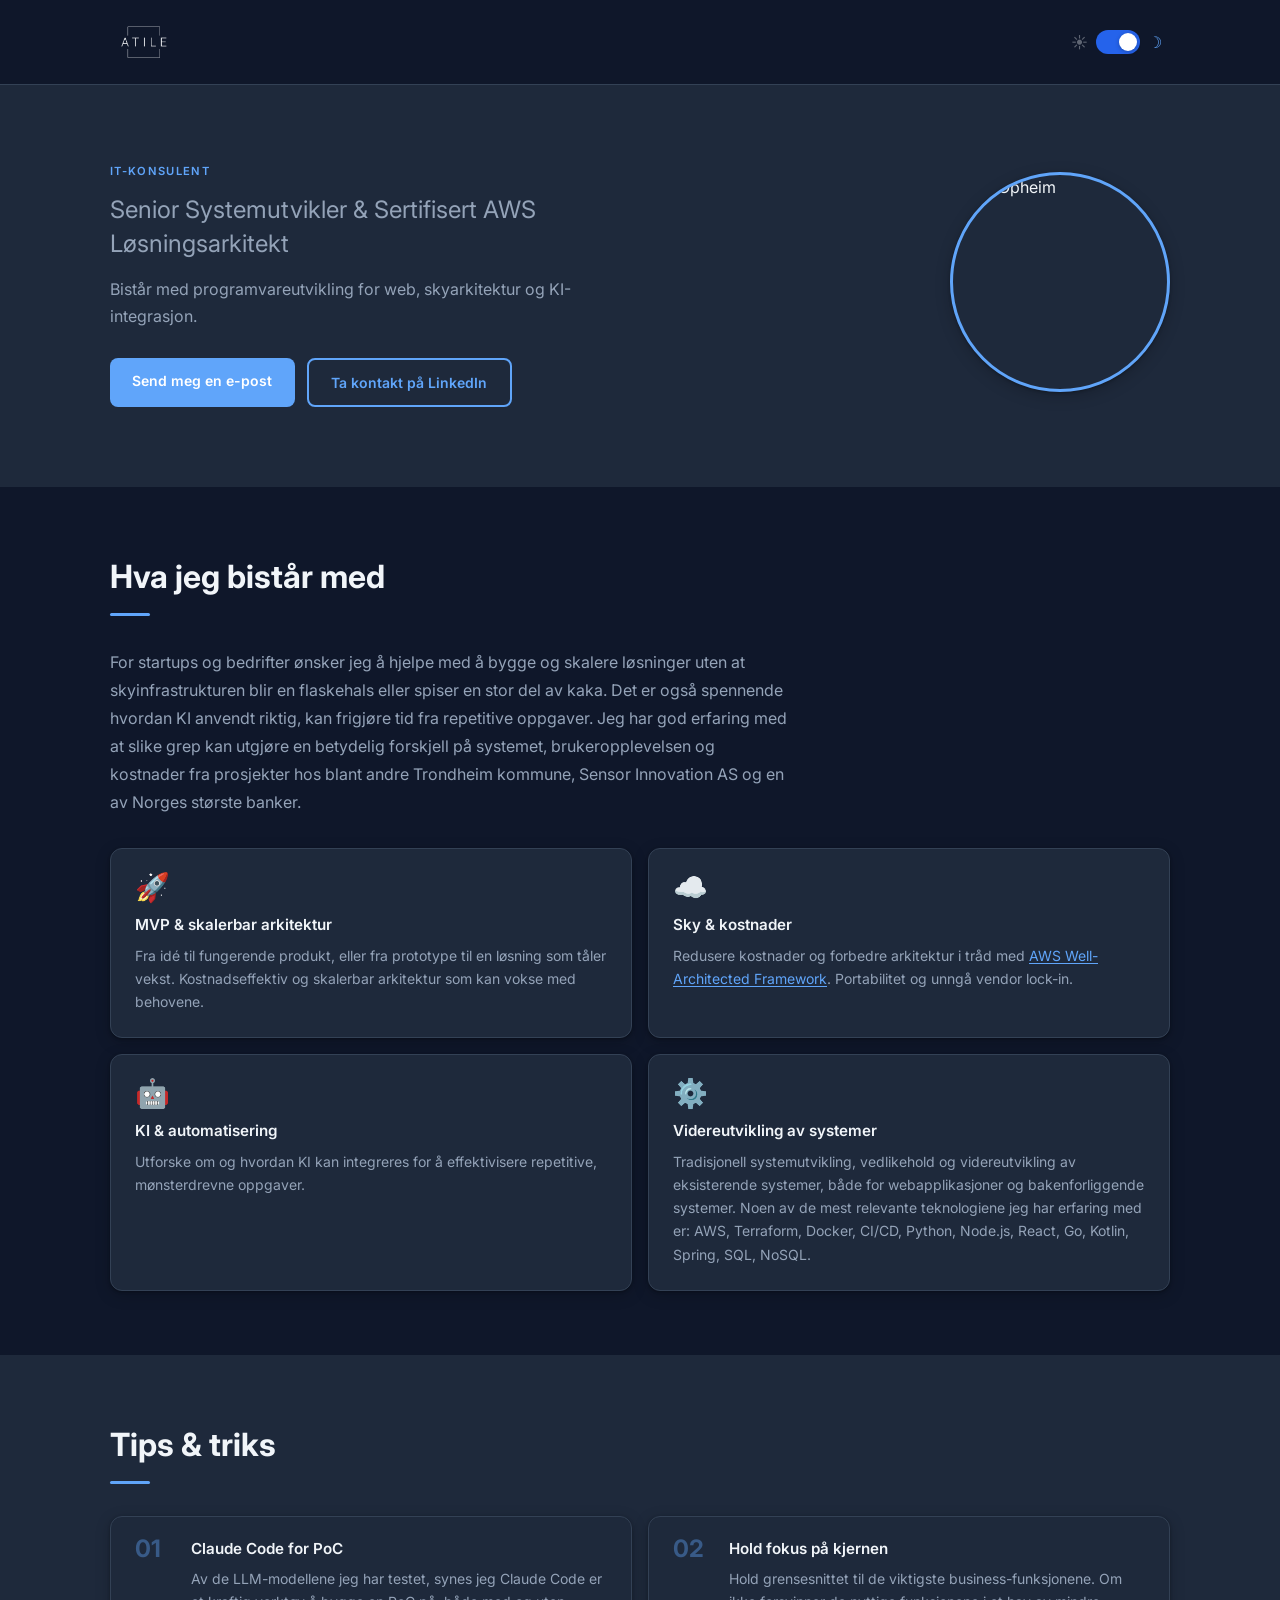
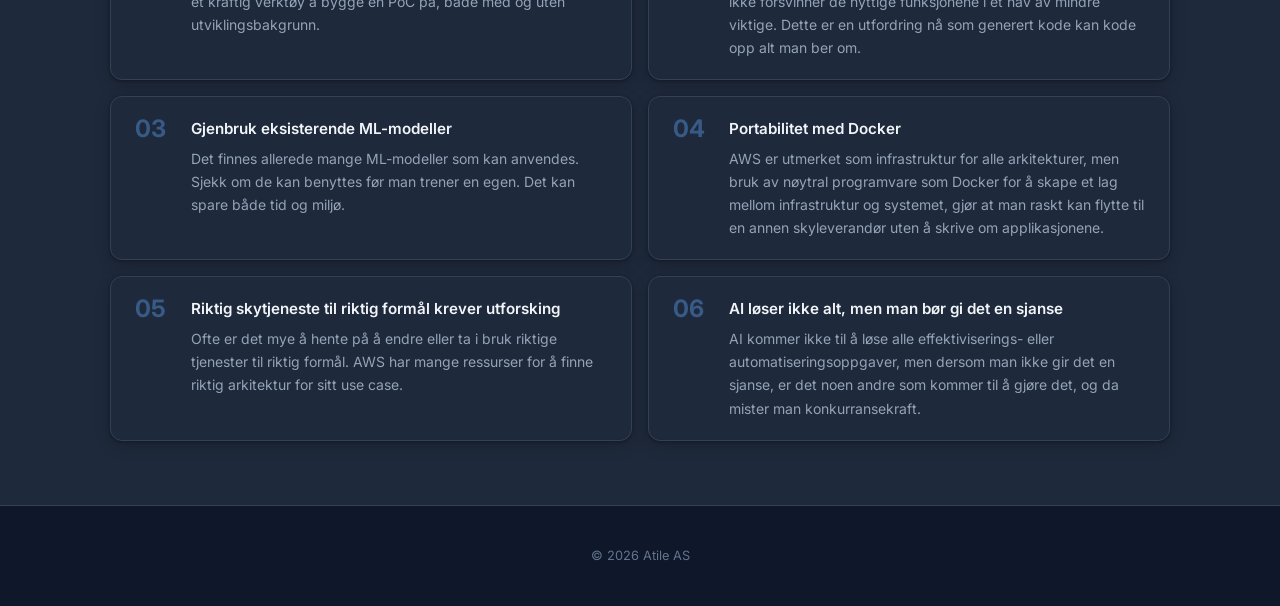
==== index.html @ e9bf3f2e "sitemap and seo" ====
<!doctype html>
<html lang="nb">
  <head>
    <title>Atile – Systemutvikling &amp; AWS</title>
    <meta charset="UTF-8" />
    <meta
      name="description"
      content="Atile – Senior Systemutvikler og Sertifisert AWS Løsningsarkitekt. Hjelper startups og bedrifter med webutvikling, skyarkitektur og KI-integrasjon."
    />
    <meta name="viewport" content="width=device-width, initial-scale=1" />
    <meta
      http-equiv="Content-Security-Policy"
      content="script-src https://static.cloudflareinsights.com; object-src 'none'"
    />
    <link rel="preconnect" href="https://fonts.googleapis.com" />
    <link rel="preconnect" href="https://fonts.gstatic.com" crossorigin />
    <link rel="icon" href="./assets/favicon.ico" />
    <link rel="canonical" href="https://atile.no" />
    <meta property="og:type" content="website" />
    <meta property="og:url" content="https://atile.no" />
    <meta property="og:title" content="Atile – Systemutvikling &amp; AWS" />
    <meta property="og:description" content="Atile – Senior Systemutvikler og Sertifisert AWS Løsningsarkitekt. Hjelper startups og bedrifter med webutvikling, skyarkitektur og KI-integrasjon." />
    <meta property="og:image" content="https://atile.no/assets/headshot.jpg" />
    <meta property="og:locale" content="nb_NO" />
    <meta name="msvalidate.01" content="C1C4B8C06678D1ACF82505AE565515AB" />
    <link
      href="https://fonts.googleapis.com/css2?family=Inter:wght@300;400;500;600;700&display=swap"
      rel="stylesheet"
    />
    <link rel="stylesheet" href="styles.css" />
    <script type="application/ld+json">
    {
      "@context": "https://schema.org",
      "@type": "Person",
      "name": "Ola Opheim",
      "jobTitle": "Senior Systemutvikler & Sertifisert AWS Løsningsarkitekt",
      "url": "https://atile.no",
      "email": "ola.opheim@atile.no",
      "image": "https://atile.no/assets/headshot.jpg",
      "sameAs": ["https://www.linkedin.com/in/ola-hermann-opheim-41371114b"],
      "worksFor": {
        "@type": "Organization",
        "name": "Atile AS"
      }
    }
    </script>
  </head>
  <body>
    <a href="#main-content" class="skip-link">Hopp til innhold</a>

    <!-- CSS-only dark/light toggle – unchecked = dark (default) -->
    <input type="checkbox" id="light-toggle" />

    <div id="site">
      <!-- HEADER -->
      <header class="header">
        <div class="header-inner container">
          <a
            href="/"
            class="logo-link"
            aria-label="Atile – tilbake til forsiden"
          >
            <img
              class="logo-img logo-dark-img"
              src="./assets/logo-dark.png"
              alt="Atile logo"
            />
            <img
              class="logo-img logo-light-img"
              src="./assets/logo-light.png"
              alt="Atile logo"
            />
          </a>
          <label
            for="light-toggle"
            class="theme-toggle"
            aria-label="Bytt mellom mørkt og lyst tema"
            title="Bytt tema"
          >
            <span class="toggle-icon sun-icon" aria-hidden="true">☀</span>
            <span class="toggle-pill">
              <span class="toggle-knob"></span>
            </span>
            <span class="toggle-icon moon-icon" aria-hidden="true">☽</span>
          </label>
        </div>
      </header>

      <main id="main-content">
        <!-- HERO -->
        <section class="section hero" aria-label="Introduksjon">
          <div class="container hero-inner">
            <div class="hero-text">
              <span class="eyebrow">IT-konsulent</span>
              <h1 class="hero-title">
                Senior Systemutvikler &amp; Sertifisert AWS Løsningsarkitekt
              </h1>
              <p class="hero-desc">
                Bistår med programvareutvikling for web, skyarkitektur og
                KI-integrasjon.
              </p>
              <div class="hero-ctas">
                <a href="mailto:ola.opheim@atile.no" class="btn-primary"
                  >Send meg en e-post</a
                >
                <a
                  href="https://www.linkedin.com/in/ola-hermann-opheim-41371114b"
                  class="btn-secondary"
                  rel="noopener noreferrer"
                  target="_blank"
                  >Ta kontakt på LinkedIn</a
                >
              </div>
            </div>
            <div class="hero-image">
              <img
                src="./assets/headshot.jpg"
                alt="Ola Opheim"
                class="headshot"
              />
            </div>
          </div>
        </section>

        <!-- HVA JEG DRIVER MED -->
        <section class="section about" aria-labelledby="about-heading">
          <div class="container">
            <h2 class="section-title" id="about-heading">Hva jeg bistår med</h2>

            <p class="about-intro">
              For startups og bedrifter ønsker jeg å hjelpe med å bygge og
              skalere løsninger uten at skyinfrastrukturen blir en flaskehals
              eller spiser en stor del av kaka. Det er også spennende hvordan KI
              anvendt riktig, kan frigjøre tid fra repetitive oppgaver. Jeg har
              god erfaring med at slike grep kan utgjøre en betydelig forskjell
              på systemet, brukeropplevelsen og kostnader fra prosjekter hos
              blant andre Trondheim kommune, Sensor Innovation AS og en av
              Norges største banker.
            </p>

            <div class="cards-grid">
              <article class="card">
                <div class="card-icon" aria-hidden="true">🚀</div>
                <h3 class="card-title">MVP &amp; skalerbar arkitektur</h3>
                <p>
                  Fra idé til fungerende produkt, eller fra prototype til en
                  løsning som tåler vekst. Kostnadseffektiv og skalerbar
                  arkitektur som kan vokse med behovene.
                </p>
              </article>

              <article class="card">
                <div class="card-icon" aria-hidden="true">☁️</div>
                <h3 class="card-title">Sky &amp; kostnader</h3>
                <p>
                  Redusere kostnader og forbedre arkitektur i tråd med
                  <a
                    href="https://docs.aws.amazon.com/wellarchitected/latest/framework/welcome.html"
                    class="inline-link"
                    rel="noopener noreferrer"
                    target="_blank"
                    >AWS Well-Architected Framework</a
                  >. Portabilitet og unngå vendor lock-in.
                </p>
              </article>

              <article class="card">
                <div class="card-icon" aria-hidden="true">🤖</div>
                <h3 class="card-title">KI &amp; automatisering</h3>
                <p>
                  Utforske om og hvordan KI kan integreres for å effektivisere
                  repetitive, mønsterdrevne oppgaver.
                </p>
              </article>

              <article class="card">
                <div class="card-icon" aria-hidden="true">⚙️</div>
                <h3 class="card-title">Videreutvikling av systemer</h3>
                <p>
                  Tradisjonell systemutvikling, vedlikehold og videreutvikling
                  av eksisterende systemer, både for webapplikasjoner og
                  bakenforliggende systemer. Noen av de mest relevante
                  teknologiene jeg har erfaring med er: AWS, Terraform, Docker,
                  CI/CD, Python, Node.js, React, Go, Kotlin, Spring, SQL, NoSQL.
                </p>
              </article>
            </div>
          </div>
        </section>

        <!-- TIPS & TRIKS -->
        <section class="section tips" aria-labelledby="tips-heading">
          <div class="container">
            <h2 class="section-title" id="tips-heading">Tips &amp; triks</h2>
            <div class="tips-list">
              <article class="tip-item">
                <div class="tip-number" aria-hidden="true">01</div>
                <div class="tip-body">
                  <h3 class="tip-title">Claude Code for PoC</h3>
                  <p>
                    Av de LLM-modellene jeg har testet, synes jeg Claude Code er
                    et kraftig verktøy å bygge en PoC på, både med og uten
                    utviklingsbakgrunn.
                  </p>
                </div>
              </article>

              <article class="tip-item">
                <div class="tip-number" aria-hidden="true">02</div>
                <div class="tip-body">
                  <h3 class="tip-title">Hold fokus på kjernen</h3>
                  <p>
                    Hold grensesnittet til de viktigste business-funksjonene. Om
                    ikke forsvinner de nyttige funksjonene i et hav av mindre
                    viktige. Dette er en utfordring nå som generert kode kan
                    kode opp alt man ber om.
                  </p>
                </div>
              </article>

              <article class="tip-item">
                <div class="tip-number" aria-hidden="true">03</div>
                <div class="tip-body">
                  <h3 class="tip-title">Gjenbruk eksisterende ML-modeller</h3>
                  <p>
                    Det finnes allerede mange ML-modeller som kan anvendes.
                    Sjekk om de kan benyttes før man trener en egen. Det kan
                    spare både tid og miljø.
                  </p>
                </div>
              </article>

              <article class="tip-item">
                <div class="tip-number" aria-hidden="true">04</div>
                <div class="tip-body">
                  <h3 class="tip-title">Portabilitet med Docker</h3>
                  <p>
                    AWS er utmerket som infrastruktur for alle arkitekturer, men
                    bruk av nøytral programvare som Docker for å skape et lag
                    mellom infrastruktur og systemet, gjør at man raskt kan
                    flytte til en annen skyleverandør uten å skrive om
                    applikasjonene.
                  </p>
                </div>
              </article>

              <article class="tip-item">
                <div class="tip-number" aria-hidden="true">05</div>
                <div class="tip-body">
                  <h3 class="tip-title">
                    Riktig skytjeneste til riktig formål krever utforsking
                  </h3>
                  <p>
                    Ofte er det mye å hente på å endre eller ta i bruk riktige
                    tjenester til riktig formål. AWS har mange ressurser for å
                    finne riktig arkitektur for sitt use case.
                  </p>
                </div>
              </article>

              <article class="tip-item">
                <div class="tip-number" aria-hidden="true">06</div>
                <div class="tip-body">
                  <h3 class="tip-title">
                    AI løser ikke alt, men man bør gi det en sjanse
                  </h3>
                  <p>
                    AI kommer ikke til å løse alle effektiviserings- eller
                    automatiseringsoppgaver, men dersom man ikke gir det en
                    sjanse, er det noen andre som kommer til å gjøre det, og da
                    mister man konkurransekraft.
                  </p>
                </div>
              </article>
            </div>
          </div>
        </section>
      </main>

      <!-- FOOTER -->
      <footer class="footer">
        <div class="container footer-inner">
          <p class="footer-copy">&copy; 2026 Atile AS</p>
        </div>
      </footer>
    </div>
    <!-- /#site -->
  <!-- Cloudflare Web Analytics --><script defer src='https://static.cloudflareinsights.com/beacon.min.js' data-cf-beacon='{"token": "1b5586eae48b4e3a9b37ae091bda2023"}'></script><!-- End Cloudflare Web Analytics -->
  </body>
</html>
---- styles.css ----
/* ====================================
   RESET & BASE
   ==================================== */

*, *::before, *::after {
  box-sizing: border-box;
  margin: 0;
  padding: 0;
}

/* ====================================
   DARK MODE TOGGLE (hidden checkbox)
   unchecked = dark (default)
   checked   = light
   ==================================== */

#light-toggle {
  position: absolute;
  opacity: 0;
  pointer-events: none;
  width: 0;
  height: 0;
}

/* ====================================
   CSS VARIABLES – Dark mode (default)
   ==================================== */

#site {
  --bg:           #0F172A;
  --bg-alt:       #1E293B;
  --bg-card:      #1E293B;
  --text:         #F1F5F9;
  --text-muted:   #94A3B8;
  --text-subtle:  #64748B;
  --accent:       #60A5FA;
  --accent-hover: #93C5FD;
  --border:       #334155;
  --shadow:       0 1px 3px rgba(0, 0, 0, 0.3), 0 4px 16px rgba(0, 0, 0, 0.2);
  --shadow-hover: 0 4px 12px rgba(96, 165, 250, 0.2), 0 8px 24px rgba(0, 0, 0, 0.3);
  --tag-bg:       #1E3A5F;
  --tag-text:     #93C5FD;
  --toggle-track: #2563EB;
  --tip-num:      #60A5FA;

  background: var(--bg);
  color: var(--text);
  min-height: 100vh;
  font-family: 'Inter', 'Roboto', sans-serif;
  font-size: 16px;
  line-height: 1.6;
  transition: background 0.3s ease, color 0.3s ease;
}

/* ====================================
   CSS VARIABLES – Light mode (checked)
   ==================================== */

#light-toggle:checked ~ #site {
  --bg:           #F8FAFC;
  --bg-alt:       #FFFFFF;
  --bg-card:      #FFFFFF;
  --text:         #0F172A;
  --text-muted:   #475569;
  --text-subtle:  #94A3B8;
  --accent:       #2563EB;
  --accent-hover: #1D4ED8;
  --border:       #E2E8F0;
  --shadow:       0 1px 3px rgba(15, 23, 42, 0.08), 0 4px 16px rgba(15, 23, 42, 0.04);
  --shadow-hover: 0 4px 12px rgba(37, 99, 235, 0.15), 0 8px 24px rgba(15, 23, 42, 0.08);
  --tag-bg:       #EFF6FF;
  --tag-text:     #2563EB;
  --toggle-track: #CBD5E1;
  --tip-num:      #2563EB;
}

/* ====================================
   GLOBAL
   ==================================== */

body {
  margin: 0;
  background: #0F172A; /* matches dark default so overscroll matches */
}

a {
  color: var(--accent);
  text-decoration: none;
  transition: color 0.2s ease;
}

a:hover,
a:focus {
  color: var(--accent-hover);
}

.inline-link {
  color: var(--accent);
  text-decoration: underline;
  text-underline-offset: 2px;
}

.inline-link:hover {
  color: var(--accent-hover);
}

img {
  max-width: 100%;
  height: auto;
  display: block;
}

:focus-visible {
  outline: 2px solid var(--accent);
  outline-offset: 3px;
  border-radius: 4px;
}

/* ====================================
   SKIP LINK
   ==================================== */

.skip-link {
  position: absolute;
  top: -100%;
  left: 1rem;
  background: #2563EB;
  color: #fff;
  padding: 0.5rem 1rem;
  border-radius: 0 0 6px 6px;
  font-weight: 600;
  font-size: 0.875rem;
  z-index: 200;
  text-decoration: none;
  transition: top 0.2s ease;
}

.skip-link:focus {
  top: 0;
}

/* ====================================
   LOGO SWITCHING
   dark (default): show logo-dark-img
   light (checked): show logo-light-img
   ==================================== */

.logo-light-img {
  display: none;
}

.logo-dark-img {
  display: block;
}

#light-toggle:checked ~ #site .logo-light-img {
  display: block;
}

#light-toggle:checked ~ #site .logo-dark-img {
  display: none;
}

/* ====================================
   LAYOUT
   ==================================== */

.container {
  width: 100%;
  max-width: 1100px;
  margin: 0 auto;
  padding: 0 1.25rem;
}

/* ====================================
   HEADER
   ==================================== */

.header {
  position: sticky;
  top: 0;
  z-index: 100;
  background: var(--bg);
  border-bottom: 1px solid var(--border);
  transition: background 0.3s ease, border-color 0.3s ease;
}

.header-inner {
  display: flex;
  align-items: center;
  justify-content: space-between;
  height: 84px;
}

.logo-link {
  display: flex;
  align-items: center;
  text-decoration: none;
}

.logo-img {
  height: 68px;
  width: auto;
}

/* ====================================
   THEME TOGGLE
   Default (dark): knob right, moon bright
   Checked (light): knob left, sun bright
   ==================================== */

.theme-toggle {
  display: flex;
  align-items: center;
  gap: 0.5rem;
  cursor: pointer;
  user-select: none;
  padding: 0.375rem 0.5rem;
  border-radius: 8px;
  transition: background 0.2s ease;
}

.theme-toggle:hover {
  background: var(--border);
}

.toggle-icon {
  font-size: 1rem;
  line-height: 1;
  transition: opacity 0.3s ease, color 0.3s ease;
}

/* Dark default: moon bright, sun dim */
.moon-icon {
  opacity: 1;
  color: var(--accent);
}

.sun-icon {
  opacity: 0.35;
}

/* Light (checked): sun bright, moon dim */
#light-toggle:checked ~ #site .moon-icon {
  opacity: 0.35;
}

#light-toggle:checked ~ #site .sun-icon {
  opacity: 1;
  color: #F59E0B;
}

.toggle-pill {
  position: relative;
  width: 44px;
  height: 24px;
  background: var(--toggle-track);
  border-radius: 12px;
  flex-shrink: 0;
  transition: background 0.3s ease;
}

/* Dark default: knob starts on the RIGHT */
.toggle-knob {
  position: absolute;
  top: 3px;
  left: 3px;
  width: 18px;
  height: 18px;
  background: #fff;
  border-radius: 50%;
  box-shadow: 0 1px 4px rgba(0, 0, 0, 0.25);
  transform: translateX(20px);
  transition: transform 0.3s ease;
}

/* Light (checked): knob moves LEFT */
#light-toggle:checked ~ #site .toggle-knob {
  transform: translateX(0);
}

/* ====================================
   SECTIONS
   ==================================== */

.section {
  padding: 4rem 0;
  transition: background 0.3s ease;
}

.section.hero {
  background: var(--bg-alt);
  padding: 4.5rem 0 5rem;
}

.section.about {
  background: var(--bg);
}

.section.tips {
  background: var(--bg-alt);
}

.section-title {
  font-size: 1.75rem;
  font-weight: 700;
  color: var(--text);
  margin-bottom: 2rem;
  position: relative;
  padding-bottom: 0.875rem;
}

.section-title::after {
  content: '';
  position: absolute;
  bottom: 0;
  left: 0;
  width: 40px;
  height: 3px;
  background: var(--accent);
  border-radius: 2px;
  transition: background 0.3s ease;
}

/* ====================================
   HERO
   ==================================== */

.hero-inner {
  display: flex;
  flex-direction: column;
  align-items: center;
  gap: 2.5rem;
}

.hero-image {
  order: -1;
}

.headshot {
  width: 160px;
  height: 160px;
  object-fit: cover;
  object-position: center 15%;
  border-radius: 50%;
  border: 3px solid var(--accent);
  box-shadow: var(--shadow);
  transition: border-color 0.3s ease;
}

.hero-text {
  text-align: center;
}

.eyebrow {
  display: inline-block;
  font-size: 0.7rem;
  font-weight: 600;
  letter-spacing: 0.12em;
  text-transform: uppercase;
  color: var(--accent);
  margin-bottom: 0.75rem;
  transition: color 0.3s ease;
}

.hero-title {
  font-size: clamp(1.1rem, 2.2vw, 1.5rem);
  font-weight: 400;
  line-height: 1.4;
  color: var(--text-muted);
  margin-bottom: 1rem;
  max-width: 480px;
  margin-left: auto;
  margin-right: auto;
}

.hero-desc {
  font-size: 1rem;
  color: var(--text-muted);
  max-width: 480px;
  margin: 0 auto 1.75rem;
  line-height: 1.7;
}

.hero-ctas {
  display: flex;
  flex-wrap: wrap;
  gap: 0.75rem;
  justify-content: center;
}

.btn-primary {
  display: inline-block;
  background: var(--accent);
  color: #ffffff;
  font-weight: 600;
  font-size: 0.875rem;
  padding: 0.7rem 1.4rem;
  border-radius: 8px;
  text-decoration: none;
  transition: background 0.2s ease, transform 0.15s ease;
}

.btn-primary:hover,
.btn-primary:focus {
  background: var(--accent-hover);
  color: #ffffff;
  text-decoration: none;
  transform: translateY(-1px);
}

.btn-secondary {
  display: inline-block;
  background: transparent;
  color: var(--accent);
  font-weight: 600;
  font-size: 0.875rem;
  padding: 0.7rem 1.4rem;
  border-radius: 8px;
  border: 2px solid var(--accent);
  text-decoration: none;
  transition: background 0.2s ease, color 0.2s ease,
              border-color 0.2s ease, transform 0.15s ease;
}

.btn-secondary:hover,
.btn-secondary:focus {
  background: var(--accent);
  color: #ffffff;
  text-decoration: none;
  transform: translateY(-1px);
}

/* ====================================
   ABOUT (merged section)
   ==================================== */

.about-intro {
  font-size: 1rem;
  color: var(--text-muted);
  line-height: 1.75;
  max-width: 680px;
  margin-bottom: 2rem;
}

/* ====================================
   CARDS
   ==================================== */

.cards-grid {
  display: grid;
  grid-template-columns: 1fr;
  gap: 1rem;
}

.card {
  background: var(--bg-card);
  border: 1px solid var(--border);
  border-radius: 12px;
  padding: 1.5rem;
  box-shadow: var(--shadow);
  transition: box-shadow 0.25s ease, transform 0.2s ease,
              background 0.3s ease, border-color 0.3s ease;
}

.card:hover {
  box-shadow: var(--shadow-hover);
  transform: translateY(-2px);
}

.card-icon {
  font-size: 1.75rem;
  margin-bottom: 0.75rem;
  line-height: 1;
}

.card-title {
  font-size: 0.95rem;
  font-weight: 600;
  color: var(--text);
  margin-bottom: 0.4rem;
}

.card p {
  font-size: 0.875rem;
  color: var(--text-muted);
  line-height: 1.65;
}

/* ====================================
   TIPS & TRICKS
   ==================================== */

.tips-list {
  display: flex;
  flex-direction: column;
  gap: 1rem;
}

.tip-item {
  display: flex;
  gap: 1.25rem;
  background: var(--bg-card);
  border: 1px solid var(--border);
  border-radius: 12px;
  padding: 1.25rem 1.5rem;
  box-shadow: var(--shadow);
  transition: box-shadow 0.2s ease, transform 0.2s ease,
              background 0.3s ease, border-color 0.3s ease;
}

.tip-item:hover {
  box-shadow: var(--shadow-hover);
  transform: translateY(-2px);
}

.tip-number {
  font-size: 1.5rem;
  font-weight: 700;
  color: var(--tip-num);
  line-height: 1;
  flex-shrink: 0;
  min-width: 2.25rem;
  opacity: 0.4;
  transition: color 0.3s ease;
}

.tip-title {
  font-size: 0.95rem;
  font-weight: 600;
  color: var(--text);
  margin-bottom: 0.35rem;
}

.tip-body p {
  font-size: 0.875rem;
  color: var(--text-muted);
  line-height: 1.65;
}

/* ====================================
   FOOTER
   ==================================== */

.footer {
  background: var(--bg);
  border-top: 1px solid var(--border);
  padding: 2.5rem 0;
  /* safe-area for iOS home indicator */
  padding-bottom: max(2.5rem, calc(1.5rem + env(safe-area-inset-bottom)));
  transition: background 0.3s ease, border-color 0.3s ease;
}

.footer-inner {
  display: flex;
  flex-direction: column;
  align-items: center;
  gap: 0.875rem;
  text-align: center;
}

.footer-copy {
  font-size: 0.8rem;
  color: var(--text-subtle);
}

/* ====================================
   RESPONSIVE – Tablet (≥ 600px)
   ==================================== */

@media (min-width: 600px) {
  .cards-grid {
    grid-template-columns: repeat(2, 1fr);
  }

  .headshot {
    width: 180px;
    height: 180px;
  }
}

/* ====================================
   RESPONSIVE – Desktop (≥ 900px)
   ==================================== */

@media (min-width: 900px) {
  .hero-inner {
    flex-direction: row;
    gap: 4rem;
    align-items: center;
  }

  .hero-image {
    order: 1;
    flex-shrink: 0;
  }

  .hero-text {
    text-align: left;
    flex: 1;
  }

  .hero-title,
  .hero-desc {
    margin-left: 0;
    margin-right: 0;
  }

  .hero-desc {
    margin-bottom: 1.75rem;
  }

  .hero-ctas {
    justify-content: flex-start;
  }

  .headshot {
    width: 220px;
    height: 220px;
  }

  .section-title {
    font-size: 2rem;
  }

  .tips-list {
    display: grid;
    grid-template-columns: repeat(2, 1fr);
    gap: 1rem;
  }
}
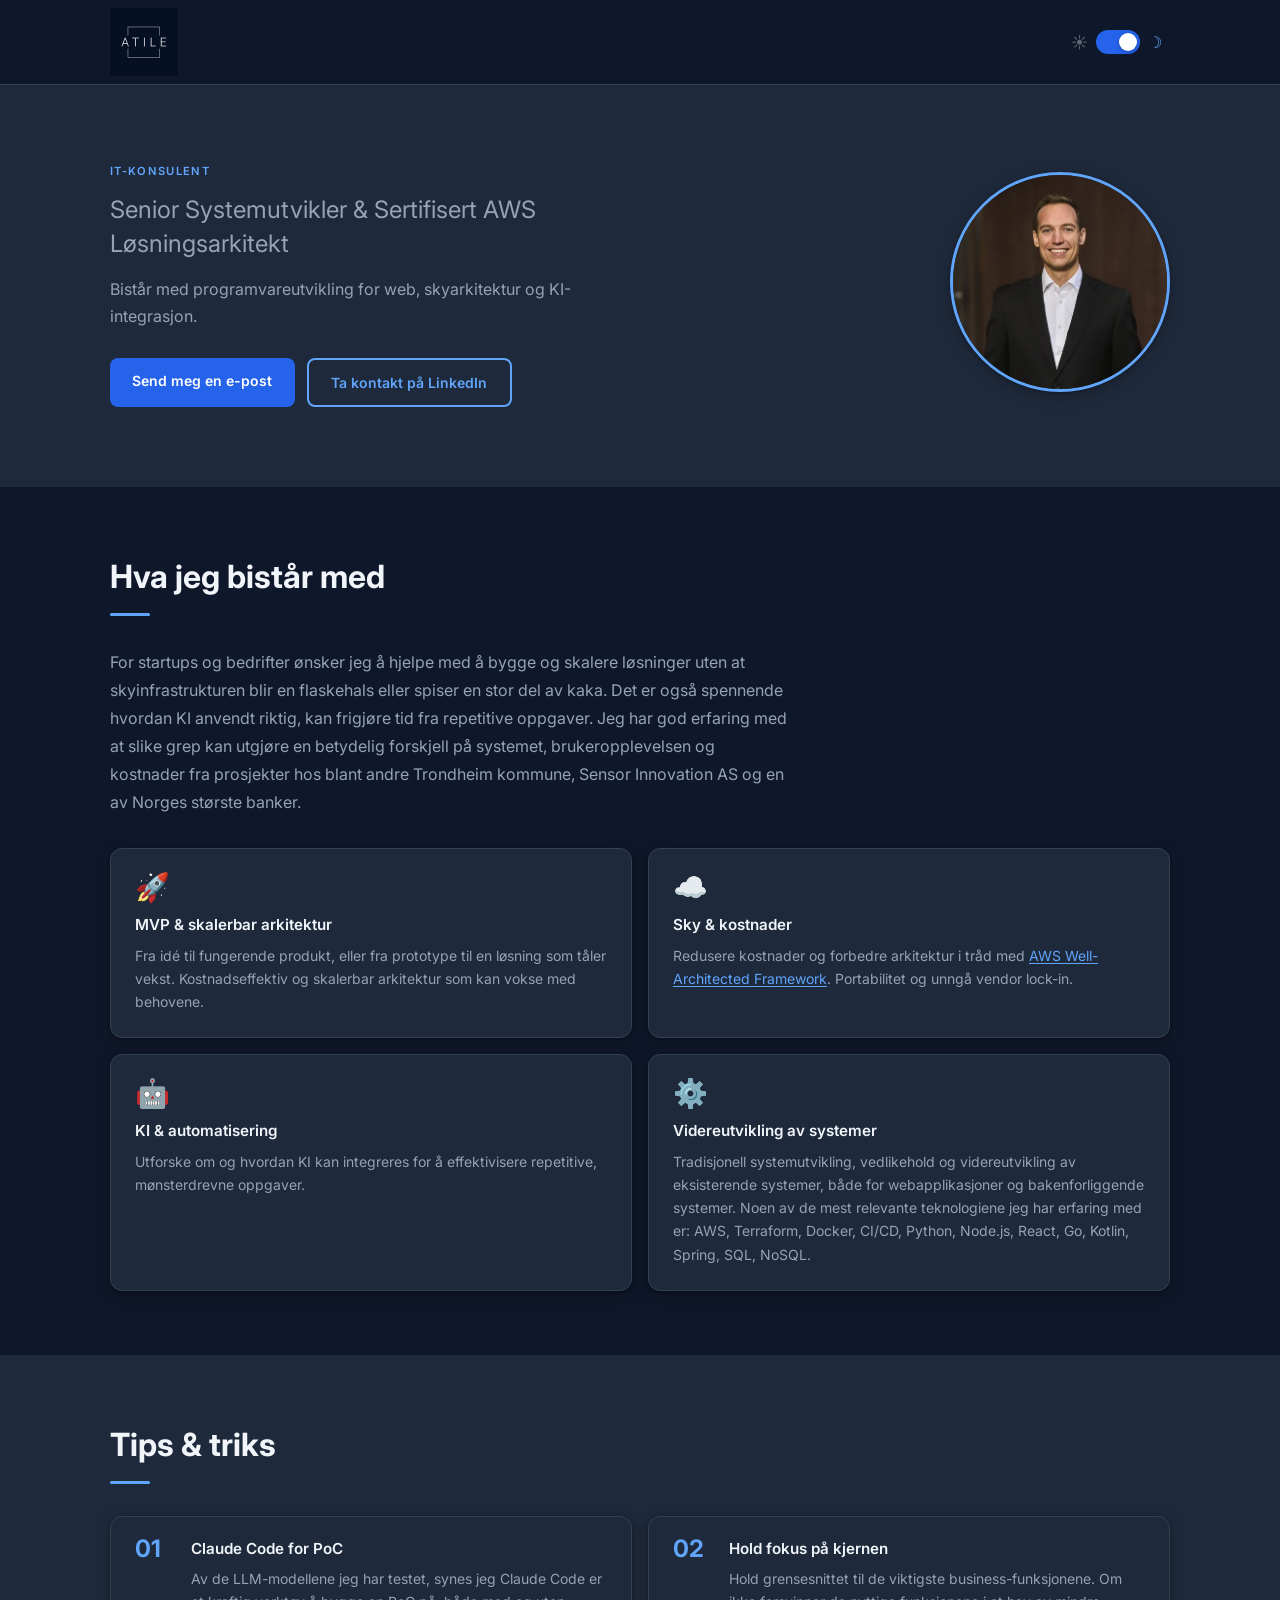
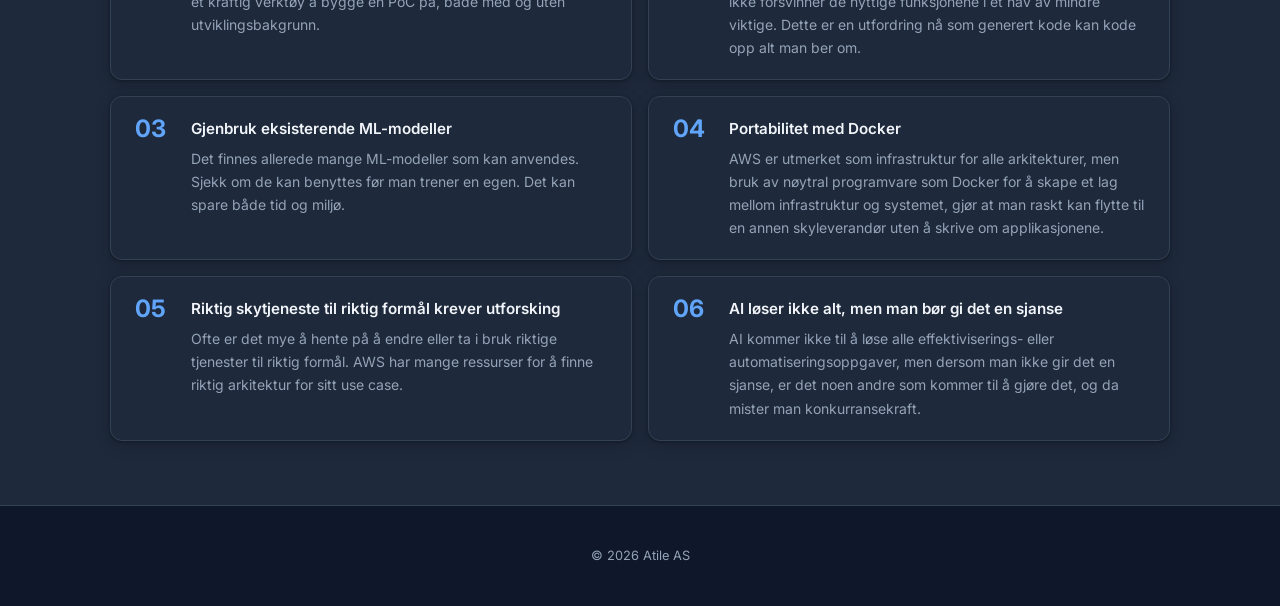
==== commit fdf64217: "lighthouse fixes" ====
--- a/index.html
+++ b/index.html
@@ -19,7 +19,10 @@
     <meta property="og:type" content="website" />
     <meta property="og:url" content="https://atile.no" />
     <meta property="og:title" content="Atile – Systemutvikling &amp; AWS" />
-    <meta property="og:description" content="Atile – Senior Systemutvikler og Sertifisert AWS Løsningsarkitekt. Hjelper startups og bedrifter med webutvikling, skyarkitektur og KI-integrasjon." />
+    <meta
+      property="og:description"
+      content="Atile – Senior Systemutvikler og Sertifisert AWS Løsningsarkitekt. Hjelper startups og bedrifter med webutvikling, skyarkitektur og KI-integrasjon."
+    />
     <meta property="og:image" content="https://atile.no/assets/headshot.jpg" />
     <meta property="og:locale" content="nb_NO" />
     <meta name="msvalidate.01" content="C1C4B8C06678D1ACF82505AE565515AB" />
@@ -29,20 +32,20 @@
     />
     <link rel="stylesheet" href="styles.css" />
     <script type="application/ld+json">
-    {
-      "@context": "https://schema.org",
-      "@type": "Person",
-      "name": "Ola Opheim",
-      "jobTitle": "Senior Systemutvikler & Sertifisert AWS Løsningsarkitekt",
-      "url": "https://atile.no",
-      "email": "ola.opheim@atile.no",
-      "image": "https://atile.no/assets/headshot.jpg",
-      "sameAs": ["https://www.linkedin.com/in/ola-hermann-opheim-41371114b"],
-      "worksFor": {
-        "@type": "Organization",
-        "name": "Atile AS"
+      {
+        "@context": "https://schema.org",
+        "@type": "Person",
+        "name": "Ola Opheim",
+        "jobTitle": "Senior Systemutvikler & Sertifisert AWS Løsningsarkitekt",
+        "url": "https://atile.no",
+        "email": "ola.opheim@atile.no",
+        "image": "https://atile.no/assets/headshot.jpg",
+        "sameAs": ["https://www.linkedin.com/in/ola-hermann-opheim-41371114b"],
+        "worksFor": {
+          "@type": "Organization",
+          "name": "Atile AS"
+        }
       }
-    }
     </script>
   </head>
   <body>
@@ -64,11 +67,15 @@
               class="logo-img logo-dark-img"
               src="./assets/logo-dark.png"
               alt="Atile logo"
+              width="68"
+              height="68"
             />
             <img
               class="logo-img logo-light-img"
               src="./assets/logo-light.png"
               alt="Atile logo"
+              width="68"
+              height="68"
             />
           </a>
           <label
@@ -113,11 +120,16 @@
               </div>
             </div>
             <div class="hero-image">
-              <img
-                src="./assets/headshot.jpg"
-                alt="Ola Opheim"
-                class="headshot"
-              />
+              <picture>
+                <source srcset="./assets/headshot.webp" type="image/webp" />
+                <img
+                  src="./assets/headshot.jpg"
+                  alt="Ola Opheim"
+                  class="headshot"
+                  width="440"
+                  height="440"
+                />
+              </picture>
             </div>
           </div>
         </section>
@@ -285,6 +297,12 @@
       </footer>
     </div>
     <!-- /#site -->
-  <!-- Cloudflare Web Analytics --><script defer src='https://static.cloudflareinsights.com/beacon.min.js' data-cf-beacon='{"token": "1b5586eae48b4e3a9b37ae091bda2023"}'></script><!-- End Cloudflare Web Analytics -->
+    <!-- Cloudflare Web Analytics -->
+    <script
+      defer
+      src="https://static.cloudflareinsights.com/beacon.min.js"
+      data-cf-beacon='{"token": "1b5586eae48b4e3a9b37ae091bda2023"}'
+    ></script>
+    <!-- End Cloudflare Web Analytics -->
   </body>
 </html>
--- a/styles.css
+++ b/styles.css
@@ -2,7 +2,9 @@
    RESET & BASE
    ==================================== */
 
-*, *::before, *::after {
+*,
+*::before,
+*::after {
   box-sizing: border-box;
   margin: 0;
   padding: 0;
@@ -27,29 +29,34 @@
    ==================================== */
 
 #site {
-  --bg:           #0F172A;
-  --bg-alt:       #1E293B;
-  --bg-card:      #1E293B;
-  --text:         #F1F5F9;
-  --text-muted:   #94A3B8;
-  --text-subtle:  #64748B;
-  --accent:       #60A5FA;
-  --accent-hover: #93C5FD;
-  --border:       #334155;
-  --shadow:       0 1px 3px rgba(0, 0, 0, 0.3), 0 4px 16px rgba(0, 0, 0, 0.2);
-  --shadow-hover: 0 4px 12px rgba(96, 165, 250, 0.2), 0 8px 24px rgba(0, 0, 0, 0.3);
-  --tag-bg:       #1E3A5F;
-  --tag-text:     #93C5FD;
-  --toggle-track: #2563EB;
-  --tip-num:      #60A5FA;
+  --bg: #0f172a;
+  --bg-alt: #1e293b;
+  --bg-card: #1e293b;
+  --text: #f1f5f9;
+  --text-muted: #94a3b8;
+  --text-subtle: #64748b;
+  --accent: #60a5fa;
+  --accent-hover: #93c5fd;
+  --border: #334155;
+  --shadow: 0 1px 3px rgba(0, 0, 0, 0.3), 0 4px 16px rgba(0, 0, 0, 0.2);
+  --shadow-hover:
+    0 4px 12px rgba(96, 165, 250, 0.2), 0 8px 24px rgba(0, 0, 0, 0.3);
+  --tag-bg: #1e3a5f;
+  --tag-text: #93c5fd;
+  --toggle-track: #2563eb;
+  --tip-num: #60a5fa;
+  --btn-primary-bg: #2563eb; /* darker blue – white text gives 6.8:1 contrast */
+  --btn-primary-text: #ffffff;
 
   background: var(--bg);
   color: var(--text);
   min-height: 100vh;
-  font-family: 'Inter', 'Roboto', sans-serif;
+  font-family: "Inter", "Roboto", sans-serif;
   font-size: 16px;
   line-height: 1.6;
-  transition: background 0.3s ease, color 0.3s ease;
+  transition:
+    background 0.3s ease,
+    color 0.3s ease;
 }
 
 /* ====================================
@@ -57,21 +64,24 @@
    ==================================== */
 
 #light-toggle:checked ~ #site {
-  --bg:           #F8FAFC;
-  --bg-alt:       #FFFFFF;
-  --bg-card:      #FFFFFF;
-  --text:         #0F172A;
-  --text-muted:   #475569;
-  --text-subtle:  #94A3B8;
-  --accent:       #2563EB;
-  --accent-hover: #1D4ED8;
-  --border:       #E2E8F0;
-  --shadow:       0 1px 3px rgba(15, 23, 42, 0.08), 0 4px 16px rgba(15, 23, 42, 0.04);
-  --shadow-hover: 0 4px 12px rgba(37, 99, 235, 0.15), 0 8px 24px rgba(15, 23, 42, 0.08);
-  --tag-bg:       #EFF6FF;
-  --tag-text:     #2563EB;
-  --toggle-track: #CBD5E1;
-  --tip-num:      #2563EB;
+  --bg: #f8fafc;
+  --bg-alt: #ffffff;
+  --bg-card: #ffffff;
+  --text: #0f172a;
+  --text-muted: #475569;
+  --text-subtle: #94a3b8;
+  --accent: #2563eb;
+  --accent-hover: #1d4ed8;
+  --border: #e2e8f0;
+  --shadow: 0 1px 3px rgba(15, 23, 42, 0.08), 0 4px 16px rgba(15, 23, 42, 0.04);
+  --shadow-hover:
+    0 4px 12px rgba(37, 99, 235, 0.15), 0 8px 24px rgba(15, 23, 42, 0.08);
+  --tag-bg: #eff6ff;
+  --tag-text: #2563eb;
+  --toggle-track: #cbd5e1;
+  --tip-num: #2563eb;
+  --btn-primary-bg: #2563eb;
+  --btn-primary-text: #ffffff;
 }
 
 /* ====================================
@@ -80,7 +90,7 @@
 
 body {
   margin: 0;
-  background: #0F172A; /* matches dark default so overscroll matches */
+  background: #0f172a; /* matches dark default so overscroll matches */
 }
 
 a {
@@ -124,7 +134,7 @@
   position: absolute;
   top: -100%;
   left: 1rem;
-  background: #2563EB;
+  background: #2563eb;
   color: #fff;
   padding: 0.5rem 1rem;
   border-radius: 0 0 6px 6px;
@@ -182,7 +192,9 @@
   z-index: 100;
   background: var(--bg);
   border-bottom: 1px solid var(--border);
-  transition: background 0.3s ease, border-color 0.3s ease;
+  transition:
+    background 0.3s ease,
+    border-color 0.3s ease;
 }
 
 .header-inner {
@@ -227,7 +239,9 @@
 .toggle-icon {
   font-size: 1rem;
   line-height: 1;
-  transition: opacity 0.3s ease, color 0.3s ease;
+  transition:
+    opacity 0.3s ease,
+    color 0.3s ease;
 }
 
 /* Dark default: moon bright, sun dim */
@@ -247,7 +261,7 @@
 
 #light-toggle:checked ~ #site .sun-icon {
   opacity: 1;
-  color: #F59E0B;
+  color: #f59e0b;
 }
 
 .toggle-pill {
@@ -311,7 +325,7 @@
 }
 
 .section-title::after {
-  content: '';
+  content: "";
   position: absolute;
   bottom: 0;
   left: 0;
@@ -391,20 +405,22 @@
 
 .btn-primary {
   display: inline-block;
-  background: var(--accent);
-  color: #ffffff;
+  background: var(--btn-primary-bg);
+  color: var(--btn-primary-text);
   font-weight: 600;
   font-size: 0.875rem;
   padding: 0.7rem 1.4rem;
   border-radius: 8px;
   text-decoration: none;
-  transition: background 0.2s ease, transform 0.15s ease;
+  transition:
+    background 0.2s ease,
+    transform 0.15s ease;
 }
 
 .btn-primary:hover,
 .btn-primary:focus {
-  background: var(--accent-hover);
-  color: #ffffff;
+  background: #1d4ed8;
+  color: var(--btn-primary-text);
   text-decoration: none;
   transform: translateY(-1px);
 }
@@ -419,8 +435,11 @@
   border-radius: 8px;
   border: 2px solid var(--accent);
   text-decoration: none;
-  transition: background 0.2s ease, color 0.2s ease,
-              border-color 0.2s ease, transform 0.15s ease;
+  transition:
+    background 0.2s ease,
+    color 0.2s ease,
+    border-color 0.2s ease,
+    transform 0.15s ease;
 }
 
 .btn-secondary:hover,
@@ -459,8 +478,11 @@
   border-radius: 12px;
   padding: 1.5rem;
   box-shadow: var(--shadow);
-  transition: box-shadow 0.25s ease, transform 0.2s ease,
-              background 0.3s ease, border-color 0.3s ease;
+  transition:
+    box-shadow 0.25s ease,
+    transform 0.2s ease,
+    background 0.3s ease,
+    border-color 0.3s ease;
 }
 
 .card:hover {
@@ -505,8 +527,11 @@
   border-radius: 12px;
   padding: 1.25rem 1.5rem;
   box-shadow: var(--shadow);
-  transition: box-shadow 0.2s ease, transform 0.2s ease,
-              background 0.3s ease, border-color 0.3s ease;
+  transition:
+    box-shadow 0.2s ease,
+    transform 0.2s ease,
+    background 0.3s ease,
+    border-color 0.3s ease;
 }
 
 .tip-item:hover {
@@ -521,7 +546,6 @@
   line-height: 1;
   flex-shrink: 0;
   min-width: 2.25rem;
-  opacity: 0.4;
   transition: color 0.3s ease;
 }
 
@@ -548,7 +572,9 @@
   padding: 2.5rem 0;
   /* safe-area for iOS home indicator */
   padding-bottom: max(2.5rem, calc(1.5rem + env(safe-area-inset-bottom)));
-  transition: background 0.3s ease, border-color 0.3s ease;
+  transition:
+    background 0.3s ease,
+    border-color 0.3s ease;
 }
 
 .footer-inner {
@@ -561,7 +587,7 @@
 
 .footer-copy {
   font-size: 0.8rem;
-  color: var(--text-subtle);
+  color: var(--text-muted);
 }
 
 /* ====================================
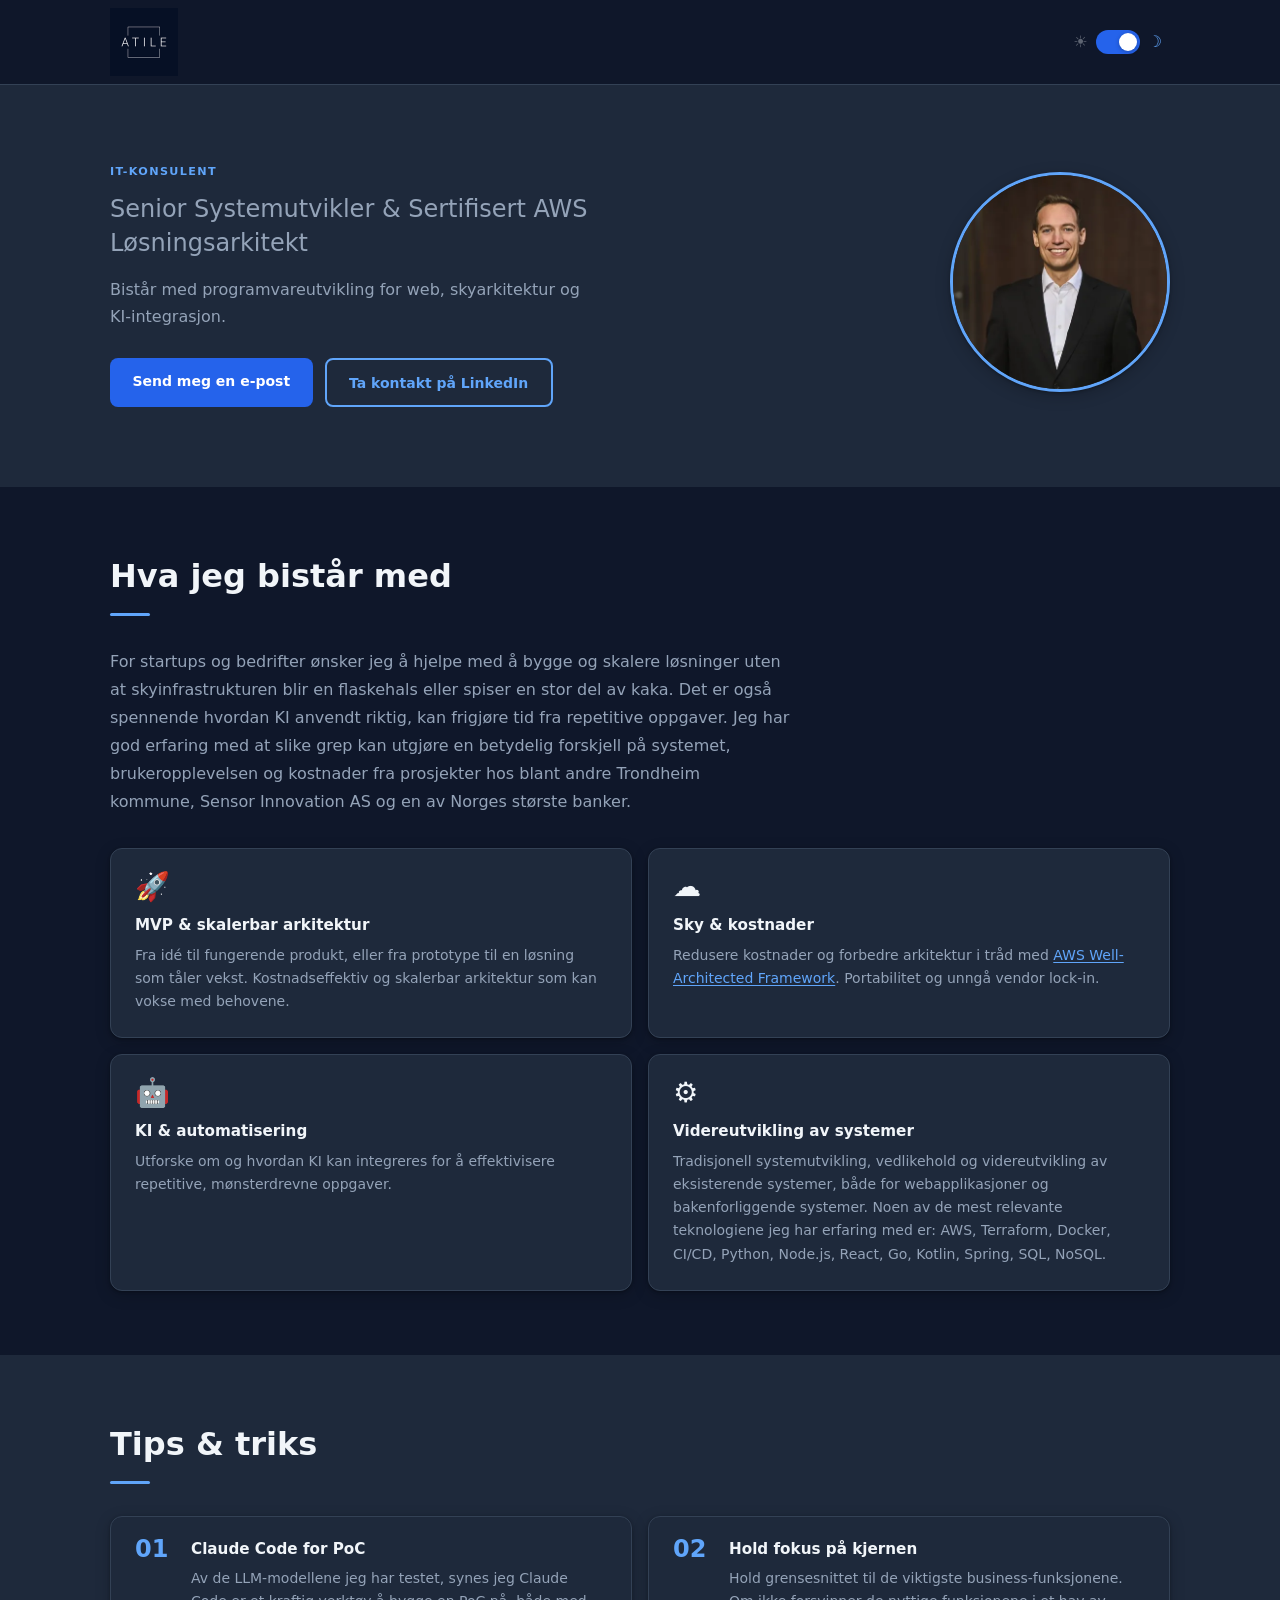
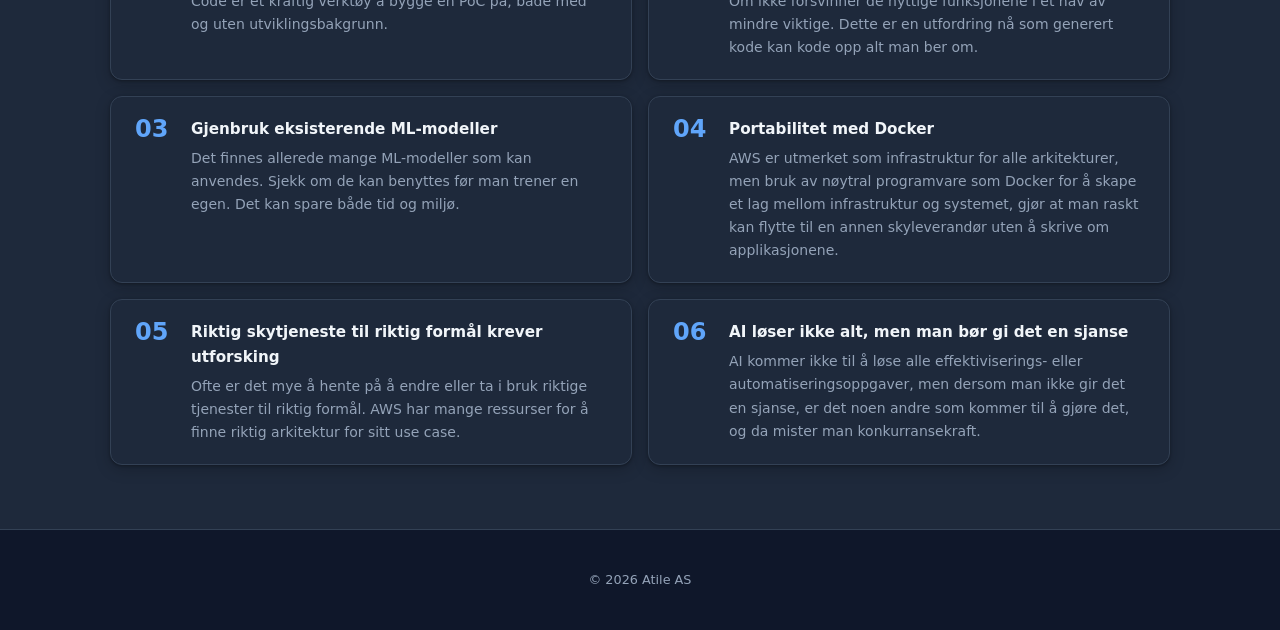
==== commit ebf120f7: "remove load font" ====
--- a/index.html
+++ b/index.html
@@ -12,8 +12,7 @@
       http-equiv="Content-Security-Policy"
       content="script-src https://static.cloudflareinsights.com; object-src 'none'"
     />
-    <link rel="preconnect" href="https://fonts.googleapis.com" />
-    <link rel="preconnect" href="https://fonts.gstatic.com" crossorigin />
+    <link rel="preload" href="./assets/headshot.webp" as="image" type="image/webp" fetchpriority="high" />
     <link rel="icon" href="./assets/favicon.ico" />
     <link rel="canonical" href="https://atile.no" />
     <meta property="og:type" content="website" />
@@ -26,10 +25,6 @@
     <meta property="og:image" content="https://atile.no/assets/headshot.jpg" />
     <meta property="og:locale" content="nb_NO" />
     <meta name="msvalidate.01" content="C1C4B8C06678D1ACF82505AE565515AB" />
-    <link
-      href="https://fonts.googleapis.com/css2?family=Inter:wght@300;400;500;600;700&display=swap"
-      rel="stylesheet"
-    />
     <link rel="stylesheet" href="styles.css" />
     <script type="application/ld+json">
       {
@@ -128,6 +123,7 @@
                   class="headshot"
                   width="440"
                   height="440"
+                  fetchpriority="high"
                 />
               </picture>
             </div>
--- a/styles.css
+++ b/styles.css
@@ -51,7 +51,7 @@
   background: var(--bg);
   color: var(--text);
   min-height: 100vh;
-  font-family: "Inter", "Roboto", sans-serif;
+  font-family: system-ui, -apple-system, BlinkMacSystemFont, "Segoe UI", sans-serif;
   font-size: 16px;
   line-height: 1.6;
   transition:
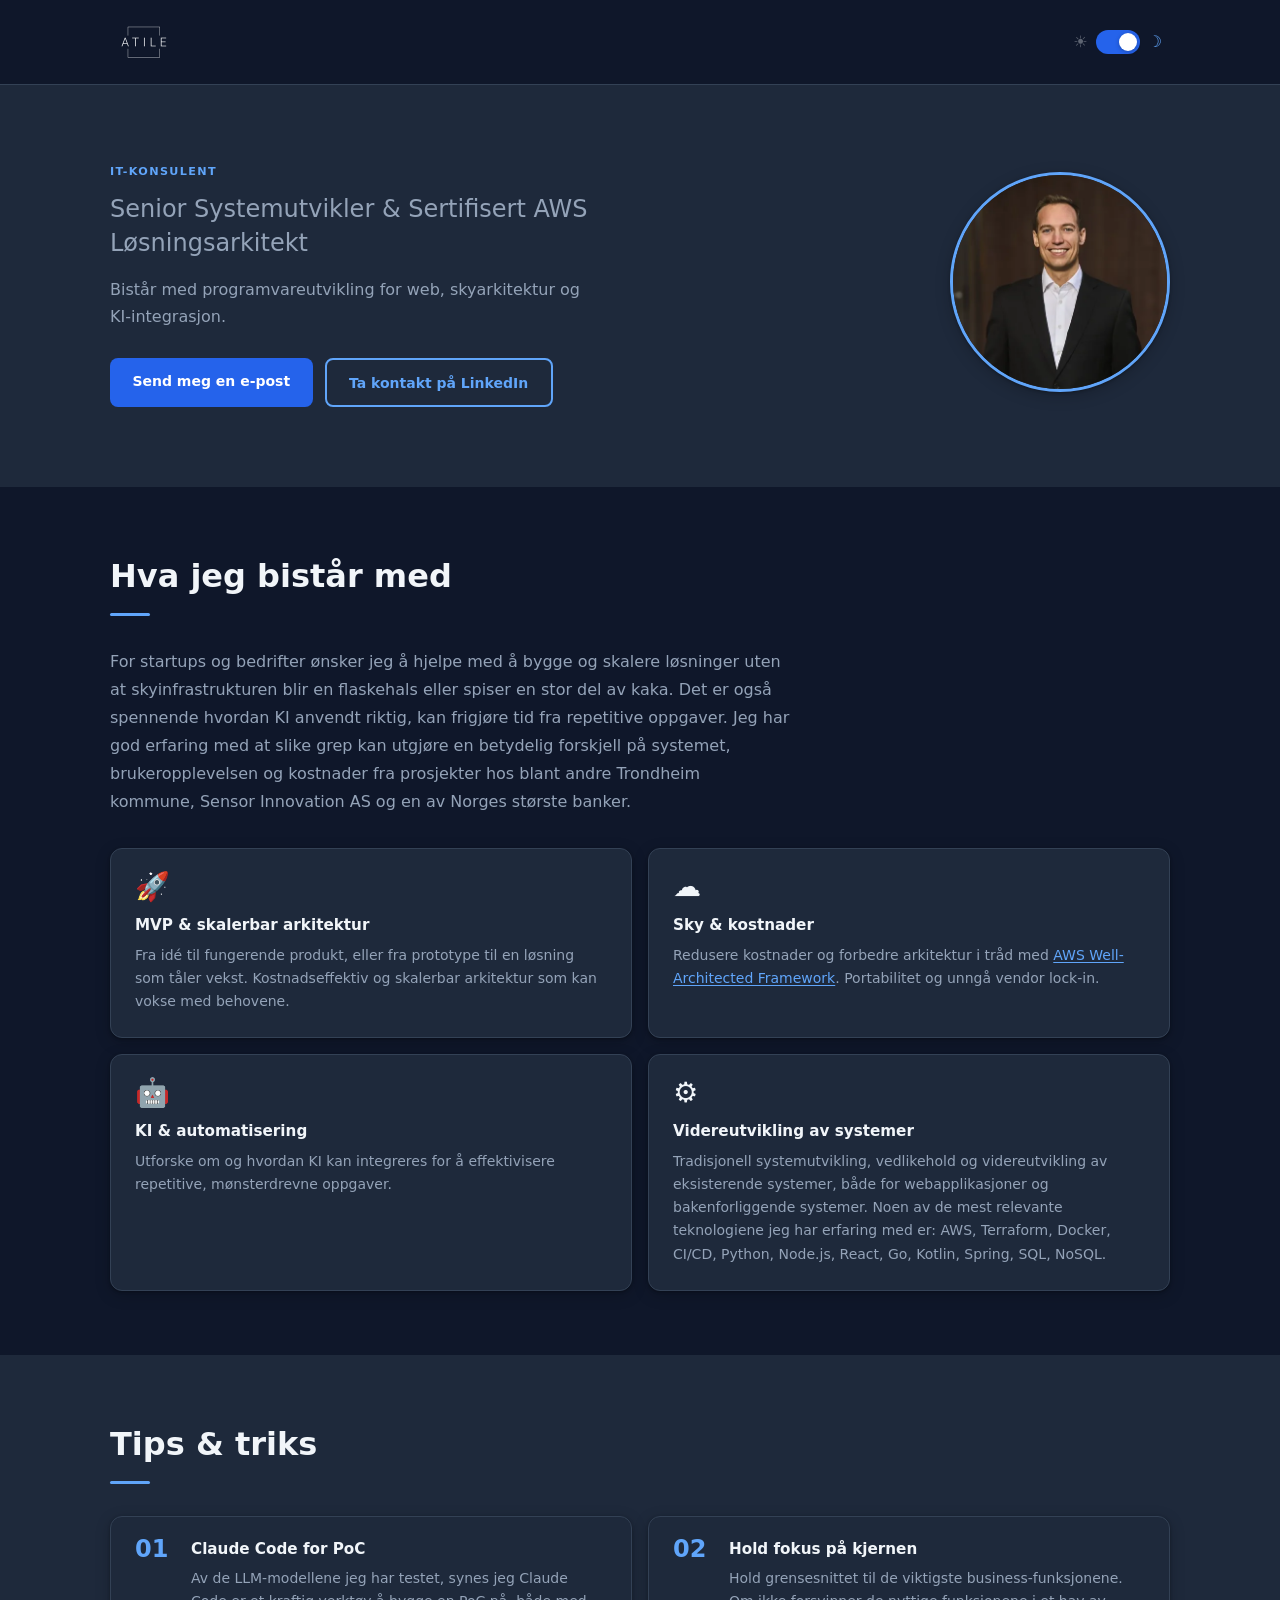
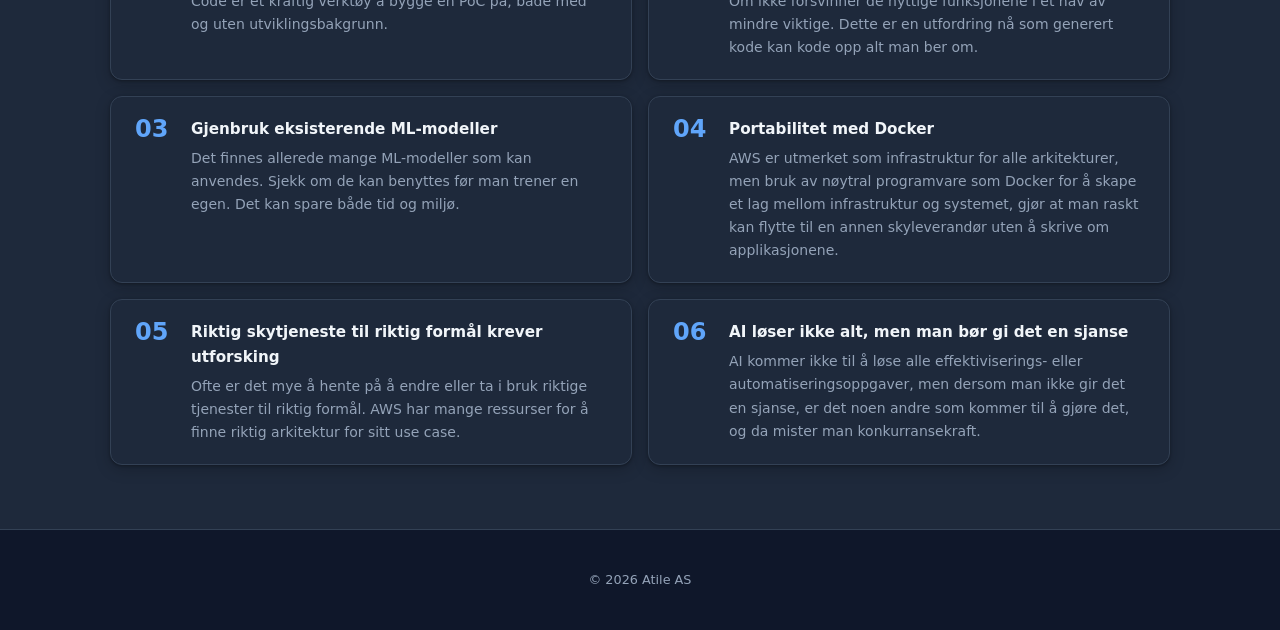
==== commit b7e34543: "add webmanifest and favicon options" ====
--- a/index.html
+++ b/index.html
@@ -12,8 +12,32 @@
       http-equiv="Content-Security-Policy"
       content="script-src https://static.cloudflareinsights.com; object-src 'none'"
     />
-    <link rel="preload" href="./assets/headshot.webp" as="image" type="image/webp" fetchpriority="high" />
-    <link rel="icon" href="./assets/favicon.ico" />
+    <link
+      rel="preload"
+      href="./assets/headshot.webp"
+      as="image"
+      type="image/webp"
+      fetchpriority="high"
+    />
+    <link
+      rel="apple-touch-icon"
+      sizes="180x180"
+      href="./assets/apple-touch-icon.png"
+    />
+    <link
+      rel="icon"
+      type="image/png"
+      sizes="32x32"
+      href="./assets/favicon-32x32.png"
+    />
+    <link
+      rel="icon"
+      type="image/png"
+      sizes="16x16"
+      href="./assets/favicon-16x16.png"
+    />
+    <link rel="icon" type="image/x-icon" href="./assets/favicon.ico" />
+    <link rel="manifest" href="./site.webmanifest" />
     <link rel="canonical" href="https://atile.no" />
     <meta property="og:type" content="website" />
     <meta property="og:url" content="https://atile.no" />
--- a/styles.css
+++ b/styles.css
@@ -51,7 +51,12 @@
   background: var(--bg);
   color: var(--text);
   min-height: 100vh;
-  font-family: system-ui, -apple-system, BlinkMacSystemFont, "Segoe UI", sans-serif;
+  font-family:
+    system-ui,
+    -apple-system,
+    BlinkMacSystemFont,
+    "Segoe UI",
+    sans-serif;
   font-size: 16px;
   line-height: 1.6;
   transition:
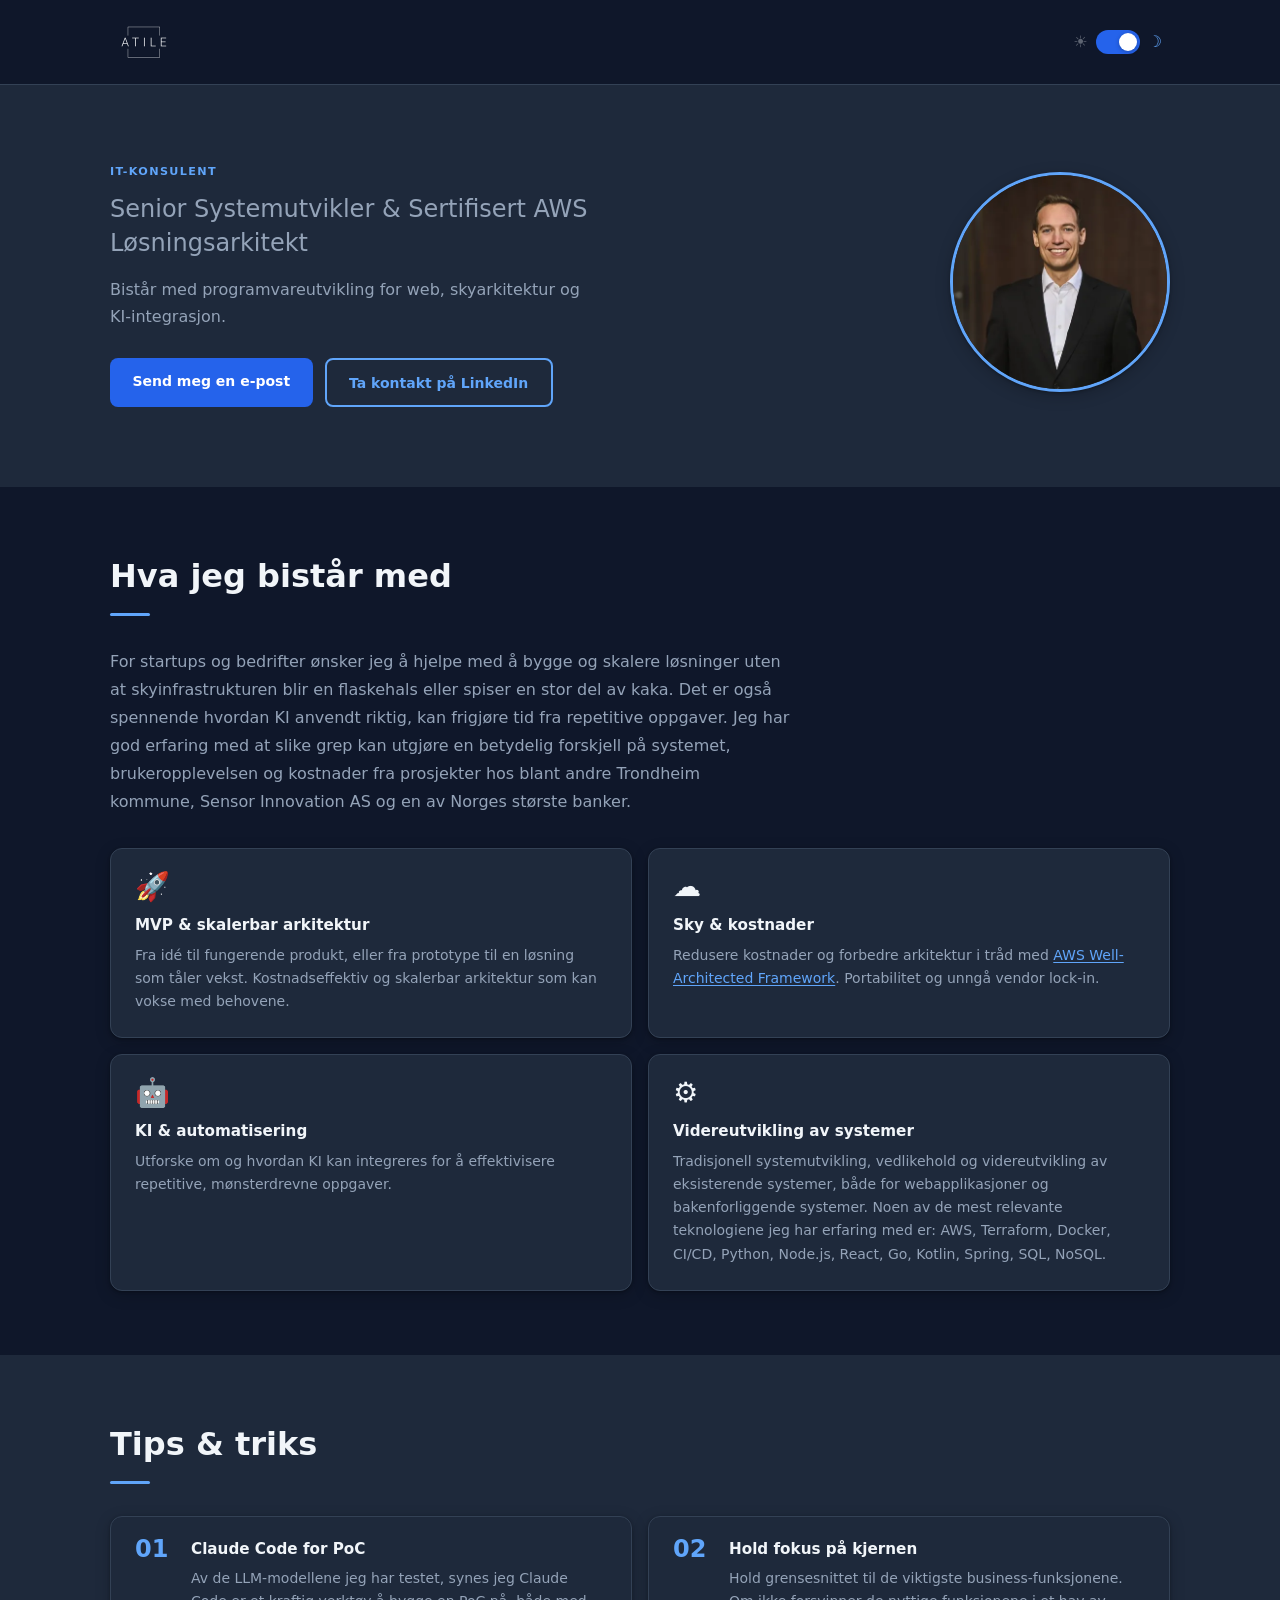
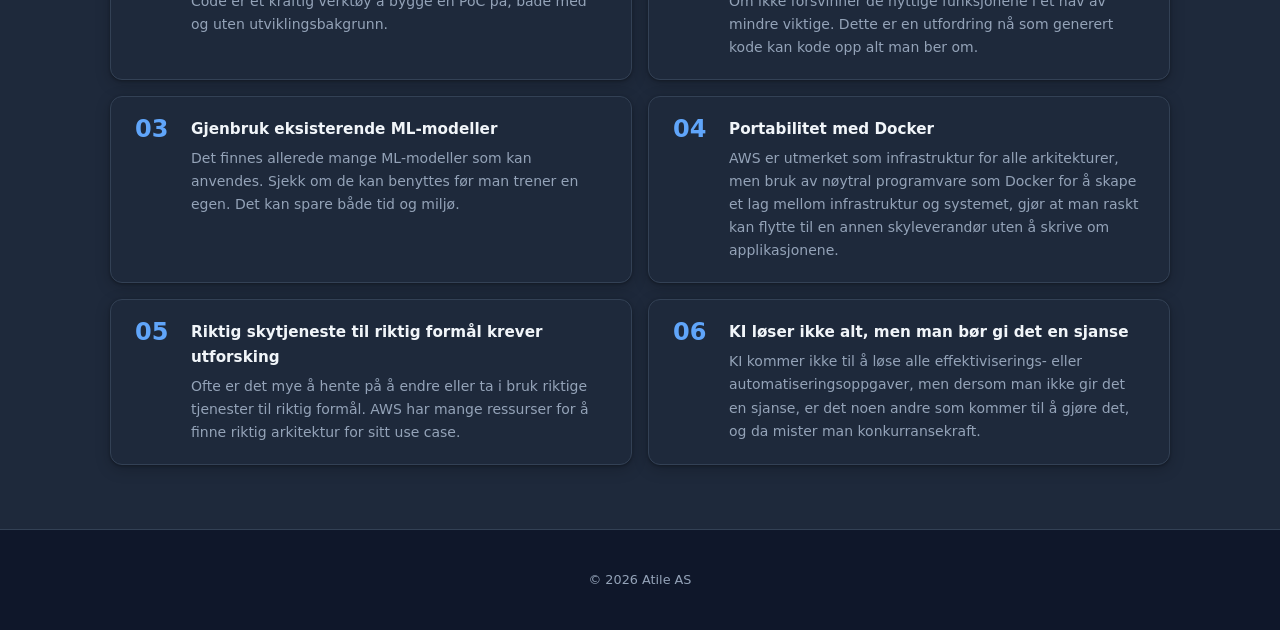
==== commit 66a5dcb9: "fix text" ====
--- a/index.html
+++ b/index.html
@@ -294,10 +294,10 @@
                 <div class="tip-number" aria-hidden="true">06</div>
                 <div class="tip-body">
                   <h3 class="tip-title">
-                    AI løser ikke alt, men man bør gi det en sjanse
+                    KI løser ikke alt, men man bør gi det en sjanse
                   </h3>
                   <p>
-                    AI kommer ikke til å løse alle effektiviserings- eller
+                    KI kommer ikke til å løse alle effektiviserings- eller
                     automatiseringsoppgaver, men dersom man ikke gir det en
                     sjanse, er det noen andre som kommer til å gjøre det, og da
                     mister man konkurransekraft.
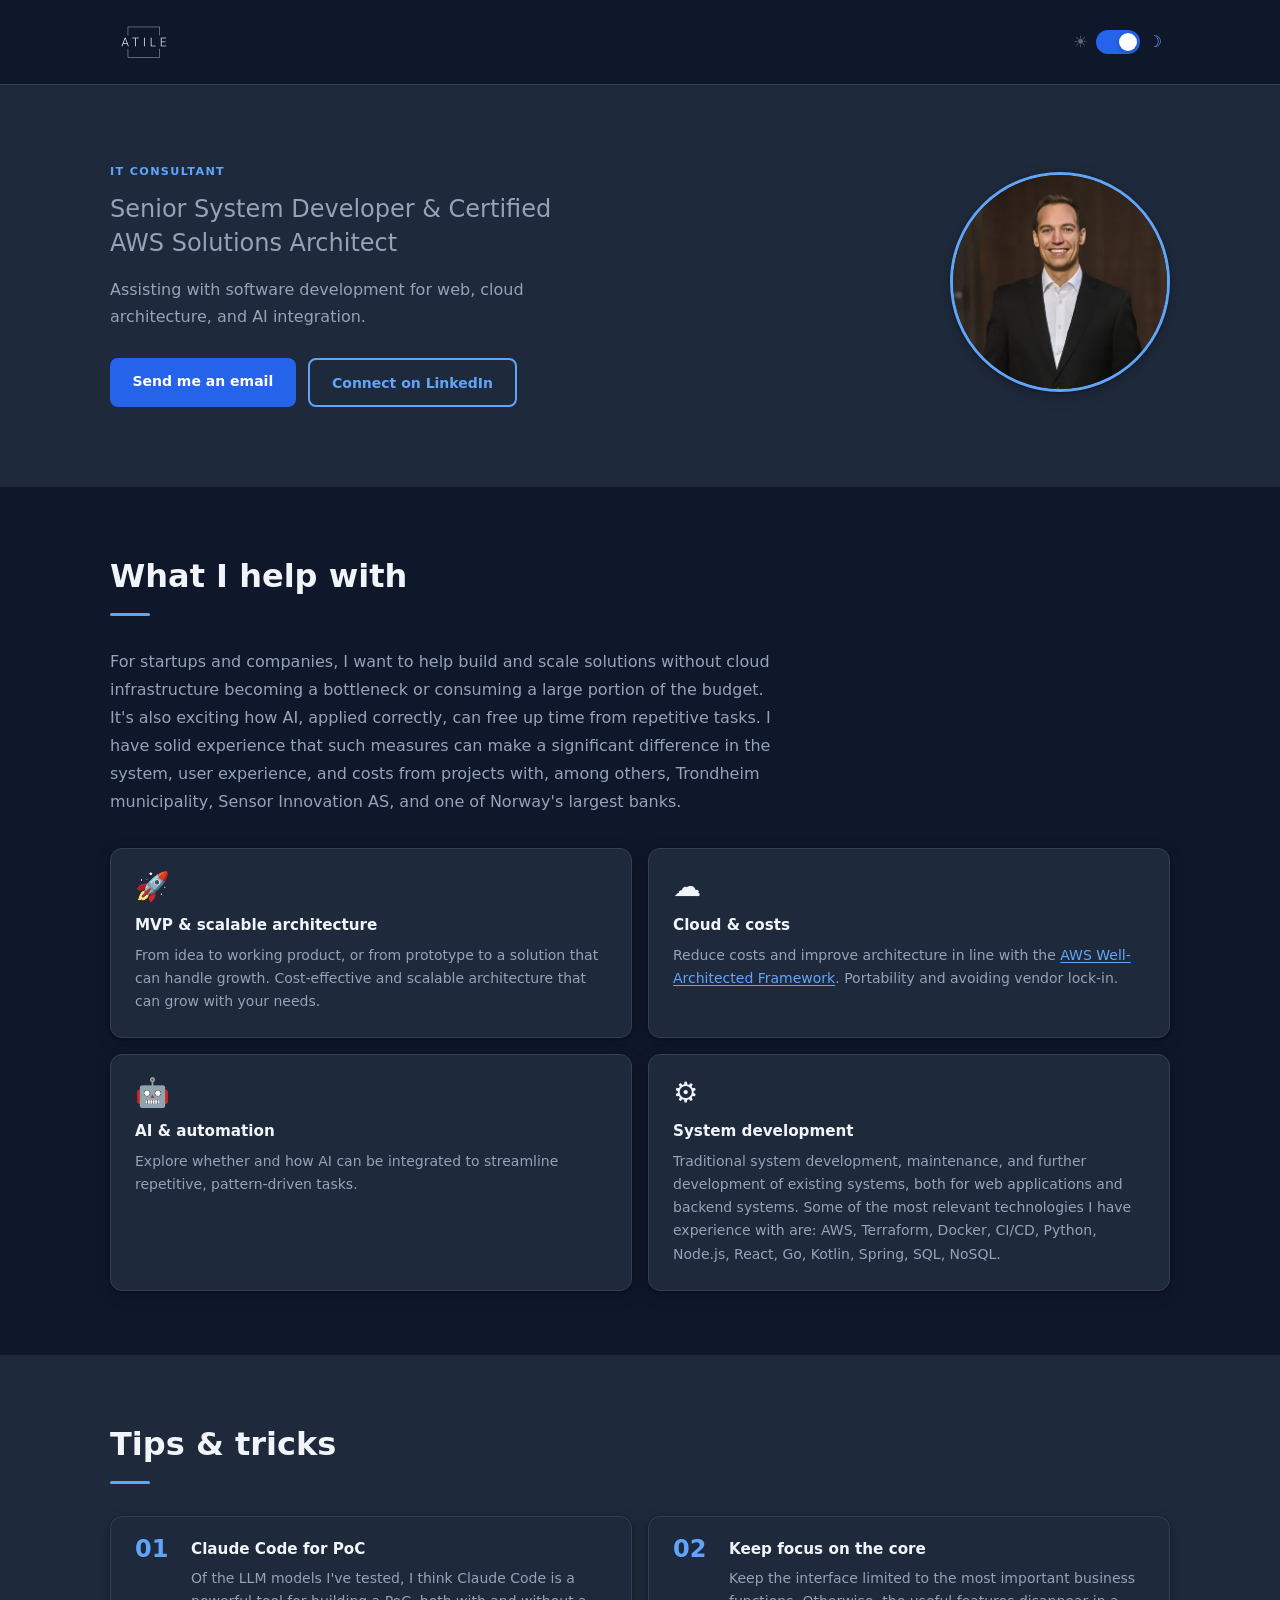
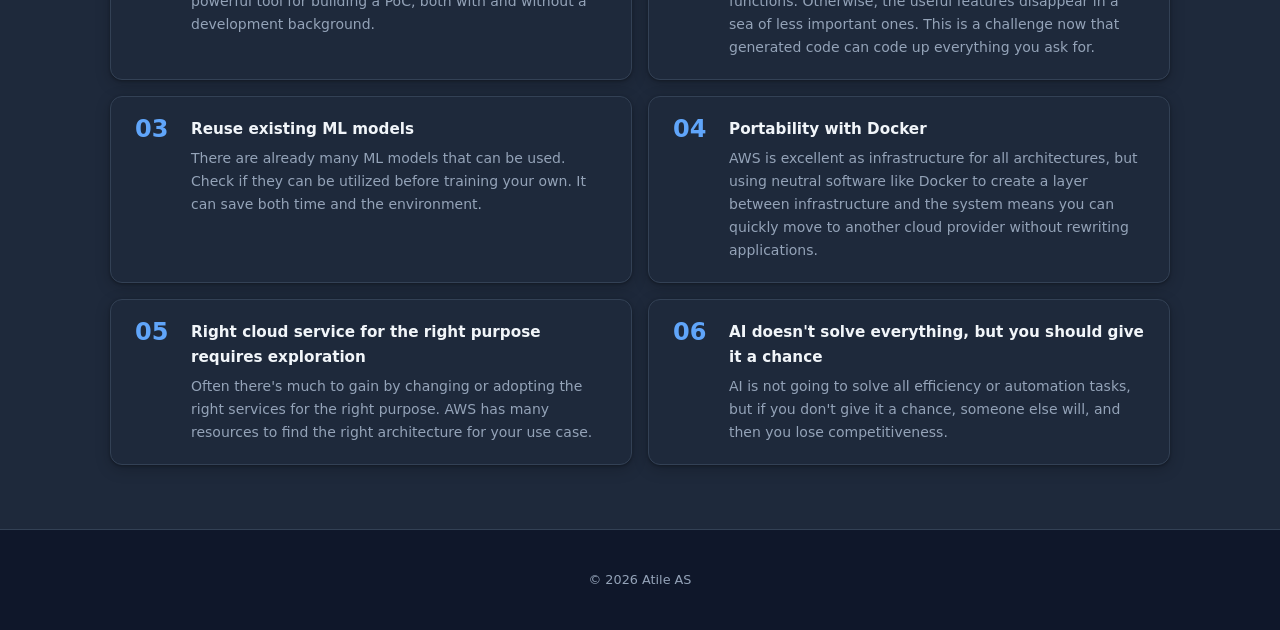
==== commit 0a0f0ad0: "text to eng" ====
--- a/index.html
+++ b/index.html
@@ -1,11 +1,11 @@
 <!doctype html>
-<html lang="nb">
+<html lang="en">
   <head>
-    <title>Atile – Systemutvikling &amp; AWS</title>
+    <title>Atile – System Development &amp; AWS</title>
     <meta charset="UTF-8" />
     <meta
       name="description"
-      content="Atile – Senior Systemutvikler og Sertifisert AWS Løsningsarkitekt. Hjelper startups og bedrifter med webutvikling, skyarkitektur og KI-integrasjon."
+      content="Atile – Senior System Developer and Certified AWS Solutions Architect. Helping startups and companies with web development, cloud architecture, and AI integration."
     />
     <meta name="viewport" content="width=device-width, initial-scale=1" />
     <meta
@@ -41,13 +41,13 @@
     <link rel="canonical" href="https://atile.no" />
     <meta property="og:type" content="website" />
     <meta property="og:url" content="https://atile.no" />
-    <meta property="og:title" content="Atile – Systemutvikling &amp; AWS" />
+    <meta property="og:title" content="Atile – System Development &amp; AWS" />
     <meta
       property="og:description"
-      content="Atile – Senior Systemutvikler og Sertifisert AWS Løsningsarkitekt. Hjelper startups og bedrifter med webutvikling, skyarkitektur og KI-integrasjon."
+      content="Atile – Senior System Developer and Certified AWS Solutions Architect. Helping startups and companies with web development, cloud architecture, and AI integration."
     />
     <meta property="og:image" content="https://atile.no/assets/headshot.jpg" />
-    <meta property="og:locale" content="nb_NO" />
+    <meta property="og:locale" content="en_US" />
     <meta name="msvalidate.01" content="C1C4B8C06678D1ACF82505AE565515AB" />
     <link rel="stylesheet" href="styles.css" />
     <script type="application/ld+json">
@@ -55,7 +55,7 @@
         "@context": "https://schema.org",
         "@type": "Person",
         "name": "Ola Opheim",
-        "jobTitle": "Senior Systemutvikler & Sertifisert AWS Løsningsarkitekt",
+        "jobTitle": "Senior System Developer & Certified AWS Solutions Architect",
         "url": "https://atile.no",
         "email": "ola.opheim@atile.no",
         "image": "https://atile.no/assets/headshot.jpg",
@@ -68,7 +68,7 @@
     </script>
   </head>
   <body>
-    <a href="#main-content" class="skip-link">Hopp til innhold</a>
+    <a href="#main-content" class="skip-link">Skip to content</a>
 
     <!-- CSS-only dark/light toggle – unchecked = dark (default) -->
     <input type="checkbox" id="light-toggle" />
@@ -77,11 +77,7 @@
       <!-- HEADER -->
       <header class="header">
         <div class="header-inner container">
-          <a
-            href="/"
-            class="logo-link"
-            aria-label="Atile – tilbake til forsiden"
-          >
+          <a href="/" class="logo-link" aria-label="Atile – back to home">
             <img
               class="logo-img logo-dark-img"
               src="./assets/logo-dark.png"
@@ -100,8 +96,8 @@
           <label
             for="light-toggle"
             class="theme-toggle"
-            aria-label="Bytt mellom mørkt og lyst tema"
-            title="Bytt tema"
+            aria-label="Toggle between dark and light theme"
+            title="Toggle theme"
           >
             <span class="toggle-icon sun-icon" aria-hidden="true">☀</span>
             <span class="toggle-pill">
@@ -114,27 +110,27 @@
 
       <main id="main-content">
         <!-- HERO -->
-        <section class="section hero" aria-label="Introduksjon">
+        <section class="section hero" aria-label="Introduction">
           <div class="container hero-inner">
             <div class="hero-text">
-              <span class="eyebrow">IT-konsulent</span>
+              <span class="eyebrow">IT Consultant</span>
               <h1 class="hero-title">
-                Senior Systemutvikler &amp; Sertifisert AWS Løsningsarkitekt
+                Senior System Developer &amp; Certified AWS Solutions Architect
               </h1>
               <p class="hero-desc">
-                Bistår med programvareutvikling for web, skyarkitektur og
-                KI-integrasjon.
+                Assisting with software development for web, cloud architecture,
+                and AI integration.
               </p>
               <div class="hero-ctas">
                 <a href="mailto:ola.opheim@atile.no" class="btn-primary"
-                  >Send meg en e-post</a
+                  >Send me an email</a
                 >
                 <a
                   href="https://www.linkedin.com/in/ola-hermann-opheim-41371114b"
                   class="btn-secondary"
                   rel="noopener noreferrer"
                   target="_blank"
-                  >Ta kontakt på LinkedIn</a
+                  >Connect on LinkedIn</a
                 >
               </div>
             </div>
@@ -154,85 +150,85 @@
           </div>
         </section>
 
-        <!-- HVA JEG DRIVER MED -->
+        <!-- WHAT I DO -->
         <section class="section about" aria-labelledby="about-heading">
           <div class="container">
-            <h2 class="section-title" id="about-heading">Hva jeg bistår med</h2>
+            <h2 class="section-title" id="about-heading">What I help with</h2>
 
             <p class="about-intro">
-              For startups og bedrifter ønsker jeg å hjelpe med å bygge og
-              skalere løsninger uten at skyinfrastrukturen blir en flaskehals
-              eller spiser en stor del av kaka. Det er også spennende hvordan KI
-              anvendt riktig, kan frigjøre tid fra repetitive oppgaver. Jeg har
-              god erfaring med at slike grep kan utgjøre en betydelig forskjell
-              på systemet, brukeropplevelsen og kostnader fra prosjekter hos
-              blant andre Trondheim kommune, Sensor Innovation AS og en av
-              Norges største banker.
+              For startups and companies, I want to help build and scale
+              solutions without cloud infrastructure becoming a bottleneck or
+              consuming a large portion of the budget. It's also exciting how
+              AI, applied correctly, can free up time from repetitive tasks. I
+              have solid experience that such measures can make a significant
+              difference in the system, user experience, and costs from projects
+              with, among others, Trondheim municipality, Sensor Innovation AS,
+              and one of Norway's largest banks.
             </p>
 
             <div class="cards-grid">
               <article class="card">
                 <div class="card-icon" aria-hidden="true">🚀</div>
-                <h3 class="card-title">MVP &amp; skalerbar arkitektur</h3>
+                <h3 class="card-title">MVP &amp; scalable architecture</h3>
                 <p>
-                  Fra idé til fungerende produkt, eller fra prototype til en
-                  løsning som tåler vekst. Kostnadseffektiv og skalerbar
-                  arkitektur som kan vokse med behovene.
+                  From idea to working product, or from prototype to a solution
+                  that can handle growth. Cost-effective and scalable
+                  architecture that can grow with your needs.
                 </p>
               </article>
 
               <article class="card">
                 <div class="card-icon" aria-hidden="true">☁️</div>
-                <h3 class="card-title">Sky &amp; kostnader</h3>
+                <h3 class="card-title">Cloud &amp; costs</h3>
                 <p>
-                  Redusere kostnader og forbedre arkitektur i tråd med
+                  Reduce costs and improve architecture in line with the
                   <a
                     href="https://docs.aws.amazon.com/wellarchitected/latest/framework/welcome.html"
                     class="inline-link"
                     rel="noopener noreferrer"
                     target="_blank"
                     >AWS Well-Architected Framework</a
-                  >. Portabilitet og unngå vendor lock-in.
+                  >. Portability and avoiding vendor lock-in.
                 </p>
               </article>
 
               <article class="card">
                 <div class="card-icon" aria-hidden="true">🤖</div>
-                <h3 class="card-title">KI &amp; automatisering</h3>
+                <h3 class="card-title">AI &amp; automation</h3>
                 <p>
-                  Utforske om og hvordan KI kan integreres for å effektivisere
-                  repetitive, mønsterdrevne oppgaver.
+                  Explore whether and how AI can be integrated to streamline
+                  repetitive, pattern-driven tasks.
                 </p>
               </article>
 
               <article class="card">
                 <div class="card-icon" aria-hidden="true">⚙️</div>
-                <h3 class="card-title">Videreutvikling av systemer</h3>
+                <h3 class="card-title">System development</h3>
                 <p>
-                  Tradisjonell systemutvikling, vedlikehold og videreutvikling
-                  av eksisterende systemer, både for webapplikasjoner og
-                  bakenforliggende systemer. Noen av de mest relevante
-                  teknologiene jeg har erfaring med er: AWS, Terraform, Docker,
-                  CI/CD, Python, Node.js, React, Go, Kotlin, Spring, SQL, NoSQL.
+                  Traditional system development, maintenance, and further
+                  development of existing systems, both for web applications and
+                  backend systems. Some of the most relevant technologies I have
+                  experience with are: AWS, Terraform, Docker, CI/CD, Python,
+                  Node.js, React, Go, Kotlin, Spring, SQL, NoSQL.
                 </p>
               </article>
             </div>
           </div>
         </section>
 
-        <!-- TIPS & TRIKS -->
+        <!-- TIPS & TRICKS -->
         <section class="section tips" aria-labelledby="tips-heading">
           <div class="container">
-            <h2 class="section-title" id="tips-heading">Tips &amp; triks</h2>
+            <h2 class="section-title" id="tips-heading">Tips &amp; tricks</h2>
             <div class="tips-list">
               <article class="tip-item">
                 <div class="tip-number" aria-hidden="true">01</div>
                 <div class="tip-body">
                   <h3 class="tip-title">Claude Code for PoC</h3>
                   <p>
-                    Av de LLM-modellene jeg har testet, synes jeg Claude Code er
-                    et kraftig verktøy å bygge en PoC på, både med og uten
-                    utviklingsbakgrunn.
+                    Of the LLM models I've tested, I think Claude Code is a
+                    powerful tool for building a PoC, both with and without a
+                    development background.
                   </p>
                 </div>
               </article>
@@ -240,12 +236,12 @@
               <article class="tip-item">
                 <div class="tip-number" aria-hidden="true">02</div>
                 <div class="tip-body">
-                  <h3 class="tip-title">Hold fokus på kjernen</h3>
-                  <p>
-                    Hold grensesnittet til de viktigste business-funksjonene. Om
-                    ikke forsvinner de nyttige funksjonene i et hav av mindre
-                    viktige. Dette er en utfordring nå som generert kode kan
-                    kode opp alt man ber om.
+                  <h3 class="tip-title">Keep focus on the core</h3>
+                  <p>
+                    Keep the interface limited to the most important business
+                    functions. Otherwise, the useful features disappear in a sea
+                    of less important ones. This is a challenge now that
+                    generated code can code up everything you ask for.
                   </p>
                 </div>
               </article>
@@ -253,11 +249,11 @@
               <article class="tip-item">
                 <div class="tip-number" aria-hidden="true">03</div>
                 <div class="tip-body">
-                  <h3 class="tip-title">Gjenbruk eksisterende ML-modeller</h3>
-                  <p>
-                    Det finnes allerede mange ML-modeller som kan anvendes.
-                    Sjekk om de kan benyttes før man trener en egen. Det kan
-                    spare både tid og miljø.
+                  <h3 class="tip-title">Reuse existing ML models</h3>
+                  <p>
+                    There are already many ML models that can be used. Check if
+                    they can be utilized before training your own. It can save
+                    both time and the environment.
                   </p>
                 </div>
               </article>
@@ -265,13 +261,13 @@
               <article class="tip-item">
                 <div class="tip-number" aria-hidden="true">04</div>
                 <div class="tip-body">
-                  <h3 class="tip-title">Portabilitet med Docker</h3>
-                  <p>
-                    AWS er utmerket som infrastruktur for alle arkitekturer, men
-                    bruk av nøytral programvare som Docker for å skape et lag
-                    mellom infrastruktur og systemet, gjør at man raskt kan
-                    flytte til en annen skyleverandør uten å skrive om
-                    applikasjonene.
+                  <h3 class="tip-title">Portability with Docker</h3>
+                  <p>
+                    AWS is excellent as infrastructure for all architectures,
+                    but using neutral software like Docker to create a layer
+                    between infrastructure and the system means you can quickly
+                    move to another cloud provider without rewriting
+                    applications.
                   </p>
                 </div>
               </article>
@@ -280,12 +276,13 @@
                 <div class="tip-number" aria-hidden="true">05</div>
                 <div class="tip-body">
                   <h3 class="tip-title">
-                    Riktig skytjeneste til riktig formål krever utforsking
+                    Right cloud service for the right purpose requires
+                    exploration
                   </h3>
                   <p>
-                    Ofte er det mye å hente på å endre eller ta i bruk riktige
-                    tjenester til riktig formål. AWS har mange ressurser for å
-                    finne riktig arkitektur for sitt use case.
+                    Often there's much to gain by changing or adopting the right
+                    services for the right purpose. AWS has many resources to
+                    find the right architecture for your use case.
                   </p>
                 </div>
               </article>
@@ -294,13 +291,12 @@
                 <div class="tip-number" aria-hidden="true">06</div>
                 <div class="tip-body">
                   <h3 class="tip-title">
-                    KI løser ikke alt, men man bør gi det en sjanse
+                    AI doesn't solve everything, but you should give it a chance
                   </h3>
                   <p>
-                    KI kommer ikke til å løse alle effektiviserings- eller
-                    automatiseringsoppgaver, men dersom man ikke gir det en
-                    sjanse, er det noen andre som kommer til å gjøre det, og da
-                    mister man konkurransekraft.
+                    AI is not going to solve all efficiency or automation tasks,
+                    but if you don't give it a chance, someone else will, and
+                    then you lose competitiveness.
                   </p>
                 </div>
               </article>
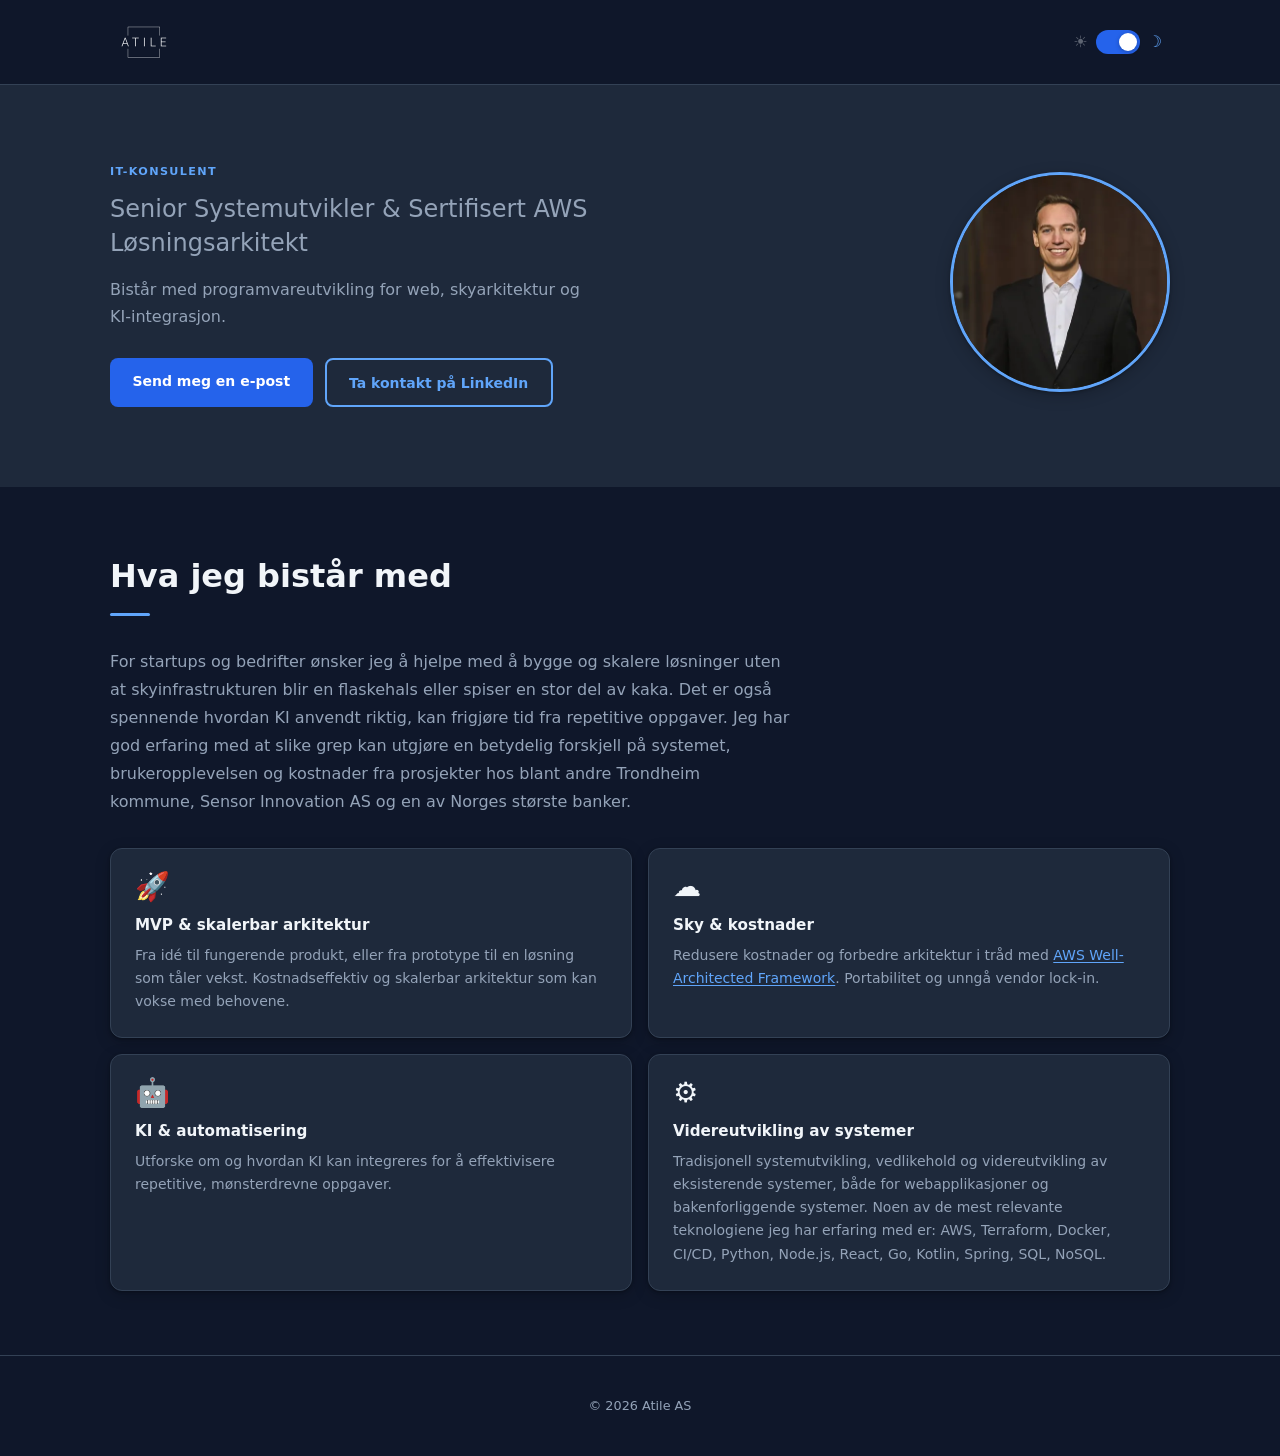
==== commit e066115c: "Remove tips and tricks section from index.html Removed the tips and tricks section from the main con" ====
--- a/index.html
+++ b/index.html
@@ -1,11 +1,11 @@
 <!doctype html>
-<html lang="en">
+<html lang="nb">
   <head>
-    <title>Atile – System Development &amp; AWS</title>
+    <title>Atile – Systemutvikling &amp; AWS</title>
     <meta charset="UTF-8" />
     <meta
       name="description"
-      content="Atile – Senior System Developer and Certified AWS Solutions Architect. Helping startups and companies with web development, cloud architecture, and AI integration."
+      content="Atile – Senior Systemutvikler og Sertifisert AWS Løsningsarkitekt. Hjelper startups og bedrifter med webutvikling, skyarkitektur og KI-integrasjon."
     />
     <meta name="viewport" content="width=device-width, initial-scale=1" />
     <meta
@@ -41,13 +41,13 @@
     <link rel="canonical" href="https://atile.no" />
     <meta property="og:type" content="website" />
     <meta property="og:url" content="https://atile.no" />
-    <meta property="og:title" content="Atile – System Development &amp; AWS" />
+    <meta property="og:title" content="Atile – Systemutvikling &amp; AWS" />
     <meta
       property="og:description"
-      content="Atile – Senior System Developer and Certified AWS Solutions Architect. Helping startups and companies with web development, cloud architecture, and AI integration."
+      content="Atile – Senior Systemutvikler og Sertifisert AWS Løsningsarkitekt. Hjelper startups og bedrifter med webutvikling, skyarkitektur og KI-integrasjon."
     />
     <meta property="og:image" content="https://atile.no/assets/headshot.jpg" />
-    <meta property="og:locale" content="en_US" />
+    <meta property="og:locale" content="nb_NO" />
     <meta name="msvalidate.01" content="C1C4B8C06678D1ACF82505AE565515AB" />
     <link rel="stylesheet" href="styles.css" />
     <script type="application/ld+json">
@@ -55,7 +55,7 @@
         "@context": "https://schema.org",
         "@type": "Person",
         "name": "Ola Opheim",
-        "jobTitle": "Senior System Developer & Certified AWS Solutions Architect",
+        "jobTitle": "Senior Systemutvikler & Sertifisert AWS Løsningsarkitekt",
         "url": "https://atile.no",
         "email": "ola.opheim@atile.no",
         "image": "https://atile.no/assets/headshot.jpg",
@@ -68,7 +68,7 @@
     </script>
   </head>
   <body>
-    <a href="#main-content" class="skip-link">Skip to content</a>
+    <a href="#main-content" class="skip-link">Hopp til innhold</a>
 
     <!-- CSS-only dark/light toggle – unchecked = dark (default) -->
     <input type="checkbox" id="light-toggle" />
@@ -77,7 +77,11 @@
       <!-- HEADER -->
       <header class="header">
         <div class="header-inner container">
-          <a href="/" class="logo-link" aria-label="Atile – back to home">
+          <a
+            href="/"
+            class="logo-link"
+            aria-label="Atile – tilbake til forsiden"
+          >
             <img
               class="logo-img logo-dark-img"
               src="./assets/logo-dark.png"
@@ -96,8 +100,8 @@
           <label
             for="light-toggle"
             class="theme-toggle"
-            aria-label="Toggle between dark and light theme"
-            title="Toggle theme"
+            aria-label="Bytt mellom mørkt og lyst tema"
+            title="Bytt tema"
           >
             <span class="toggle-icon sun-icon" aria-hidden="true">☀</span>
             <span class="toggle-pill">
@@ -110,27 +114,27 @@
 
       <main id="main-content">
         <!-- HERO -->
-        <section class="section hero" aria-label="Introduction">
+        <section class="section hero" aria-label="Introduksjon">
           <div class="container hero-inner">
             <div class="hero-text">
-              <span class="eyebrow">IT Consultant</span>
+              <span class="eyebrow">IT-konsulent</span>
               <h1 class="hero-title">
-                Senior System Developer &amp; Certified AWS Solutions Architect
+                Senior Systemutvikler &amp; Sertifisert AWS Løsningsarkitekt
               </h1>
               <p class="hero-desc">
-                Assisting with software development for web, cloud architecture,
-                and AI integration.
+                Bistår med programvareutvikling for web, skyarkitektur og
+                KI-integrasjon.
               </p>
               <div class="hero-ctas">
                 <a href="mailto:ola.opheim@atile.no" class="btn-primary"
-                  >Send me an email</a
+                  >Send meg en e-post</a
                 >
                 <a
                   href="https://www.linkedin.com/in/ola-hermann-opheim-41371114b"
                   class="btn-secondary"
                   rel="noopener noreferrer"
                   target="_blank"
-                  >Connect on LinkedIn</a
+                  >Ta kontakt på LinkedIn</a
                 >
               </div>
             </div>
@@ -150,166 +154,79 @@
           </div>
         </section>
 
-        <!-- WHAT I DO -->
+        <!-- HVA JEG DRIVER MED -->
         <section class="section about" aria-labelledby="about-heading">
           <div class="container">
-            <h2 class="section-title" id="about-heading">What I help with</h2>
+            <h2 class="section-title" id="about-heading">Hva jeg bistår med</h2>
 
             <p class="about-intro">
-              For startups and companies, I want to help build and scale
-              solutions without cloud infrastructure becoming a bottleneck or
-              consuming a large portion of the budget. It's also exciting how
-              AI, applied correctly, can free up time from repetitive tasks. I
-              have solid experience that such measures can make a significant
-              difference in the system, user experience, and costs from projects
-              with, among others, Trondheim municipality, Sensor Innovation AS,
-              and one of Norway's largest banks.
+              For startups og bedrifter ønsker jeg å hjelpe med å bygge og
+              skalere løsninger uten at skyinfrastrukturen blir en flaskehals
+              eller spiser en stor del av kaka. Det er også spennende hvordan KI
+              anvendt riktig, kan frigjøre tid fra repetitive oppgaver. Jeg har
+              god erfaring med at slike grep kan utgjøre en betydelig forskjell
+              på systemet, brukeropplevelsen og kostnader fra prosjekter hos
+              blant andre Trondheim kommune, Sensor Innovation AS og en av
+              Norges største banker.
             </p>
 
             <div class="cards-grid">
               <article class="card">
                 <div class="card-icon" aria-hidden="true">🚀</div>
-                <h3 class="card-title">MVP &amp; scalable architecture</h3>
-                <p>
-                  From idea to working product, or from prototype to a solution
-                  that can handle growth. Cost-effective and scalable
-                  architecture that can grow with your needs.
+                <h3 class="card-title">MVP &amp; skalerbar arkitektur</h3>
+                <p>
+                  Fra idé til fungerende produkt, eller fra prototype til en
+                  løsning som tåler vekst. Kostnadseffektiv og skalerbar
+                  arkitektur som kan vokse med behovene.
                 </p>
               </article>
 
               <article class="card">
                 <div class="card-icon" aria-hidden="true">☁️</div>
-                <h3 class="card-title">Cloud &amp; costs</h3>
-                <p>
-                  Reduce costs and improve architecture in line with the
+                <h3 class="card-title">Sky &amp; kostnader</h3>
+                <p>
+                  Redusere kostnader og forbedre arkitektur i tråd med
                   <a
                     href="https://docs.aws.amazon.com/wellarchitected/latest/framework/welcome.html"
                     class="inline-link"
                     rel="noopener noreferrer"
                     target="_blank"
                     >AWS Well-Architected Framework</a
-                  >. Portability and avoiding vendor lock-in.
+                  >. Portabilitet og unngå vendor lock-in.
                 </p>
               </article>
 
               <article class="card">
                 <div class="card-icon" aria-hidden="true">🤖</div>
-                <h3 class="card-title">AI &amp; automation</h3>
-                <p>
-                  Explore whether and how AI can be integrated to streamline
-                  repetitive, pattern-driven tasks.
+                <h3 class="card-title">KI &amp; automatisering</h3>
+                <p>
+                  Utforske om og hvordan KI kan integreres for å effektivisere
+                  repetitive, mønsterdrevne oppgaver.
                 </p>
               </article>
 
               <article class="card">
                 <div class="card-icon" aria-hidden="true">⚙️</div>
-                <h3 class="card-title">System development</h3>
-                <p>
-                  Traditional system development, maintenance, and further
-                  development of existing systems, both for web applications and
-                  backend systems. Some of the most relevant technologies I have
-                  experience with are: AWS, Terraform, Docker, CI/CD, Python,
-                  Node.js, React, Go, Kotlin, Spring, SQL, NoSQL.
+                <h3 class="card-title">Videreutvikling av systemer</h3>
+                <p>
+                  Tradisjonell systemutvikling, vedlikehold og videreutvikling
+                  av eksisterende systemer, både for webapplikasjoner og
+                  bakenforliggende systemer. Noen av de mest relevante
+                  teknologiene jeg har erfaring med er: AWS, Terraform, Docker,
+                  CI/CD, Python, Node.js, React, Go, Kotlin, Spring, SQL, NoSQL.
                 </p>
               </article>
             </div>
           </div>
         </section>
 
-        <!-- TIPS & TRICKS -->
-        <section class="section tips" aria-labelledby="tips-heading">
-          <div class="container">
-            <h2 class="section-title" id="tips-heading">Tips &amp; tricks</h2>
-            <div class="tips-list">
-              <article class="tip-item">
-                <div class="tip-number" aria-hidden="true">01</div>
-                <div class="tip-body">
-                  <h3 class="tip-title">Claude Code for PoC</h3>
-                  <p>
-                    Of the LLM models I've tested, I think Claude Code is a
-                    powerful tool for building a PoC, both with and without a
-                    development background.
-                  </p>
-                </div>
-              </article>
-
-              <article class="tip-item">
-                <div class="tip-number" aria-hidden="true">02</div>
-                <div class="tip-body">
-                  <h3 class="tip-title">Keep focus on the core</h3>
-                  <p>
-                    Keep the interface limited to the most important business
-                    functions. Otherwise, the useful features disappear in a sea
-                    of less important ones. This is a challenge now that
-                    generated code can code up everything you ask for.
-                  </p>
-                </div>
-              </article>
-
-              <article class="tip-item">
-                <div class="tip-number" aria-hidden="true">03</div>
-                <div class="tip-body">
-                  <h3 class="tip-title">Reuse existing ML models</h3>
-                  <p>
-                    There are already many ML models that can be used. Check if
-                    they can be utilized before training your own. It can save
-                    both time and the environment.
-                  </p>
-                </div>
-              </article>
-
-              <article class="tip-item">
-                <div class="tip-number" aria-hidden="true">04</div>
-                <div class="tip-body">
-                  <h3 class="tip-title">Portability with Docker</h3>
-                  <p>
-                    AWS is excellent as infrastructure for all architectures,
-                    but using neutral software like Docker to create a layer
-                    between infrastructure and the system means you can quickly
-                    move to another cloud provider without rewriting
-                    applications.
-                  </p>
-                </div>
-              </article>
-
-              <article class="tip-item">
-                <div class="tip-number" aria-hidden="true">05</div>
-                <div class="tip-body">
-                  <h3 class="tip-title">
-                    Right cloud service for the right purpose requires
-                    exploration
-                  </h3>
-                  <p>
-                    Often there's much to gain by changing or adopting the right
-                    services for the right purpose. AWS has many resources to
-                    find the right architecture for your use case.
-                  </p>
-                </div>
-              </article>
-
-              <article class="tip-item">
-                <div class="tip-number" aria-hidden="true">06</div>
-                <div class="tip-body">
-                  <h3 class="tip-title">
-                    AI doesn't solve everything, but you should give it a chance
-                  </h3>
-                  <p>
-                    AI is not going to solve all efficiency or automation tasks,
-                    but if you don't give it a chance, someone else will, and
-                    then you lose competitiveness.
-                  </p>
-                </div>
-              </article>
-            </div>
-          </div>
-        </section>
+        <!-- TIPS & TRIKS -->
       </main>
 
       <!-- FOOTER -->
       <footer class="footer">
         <div class="container footer-inner">
           <p class="footer-copy">&copy; 2026 Atile AS</p>
-        </div>
       </footer>
     </div>
     <!-- /#site -->
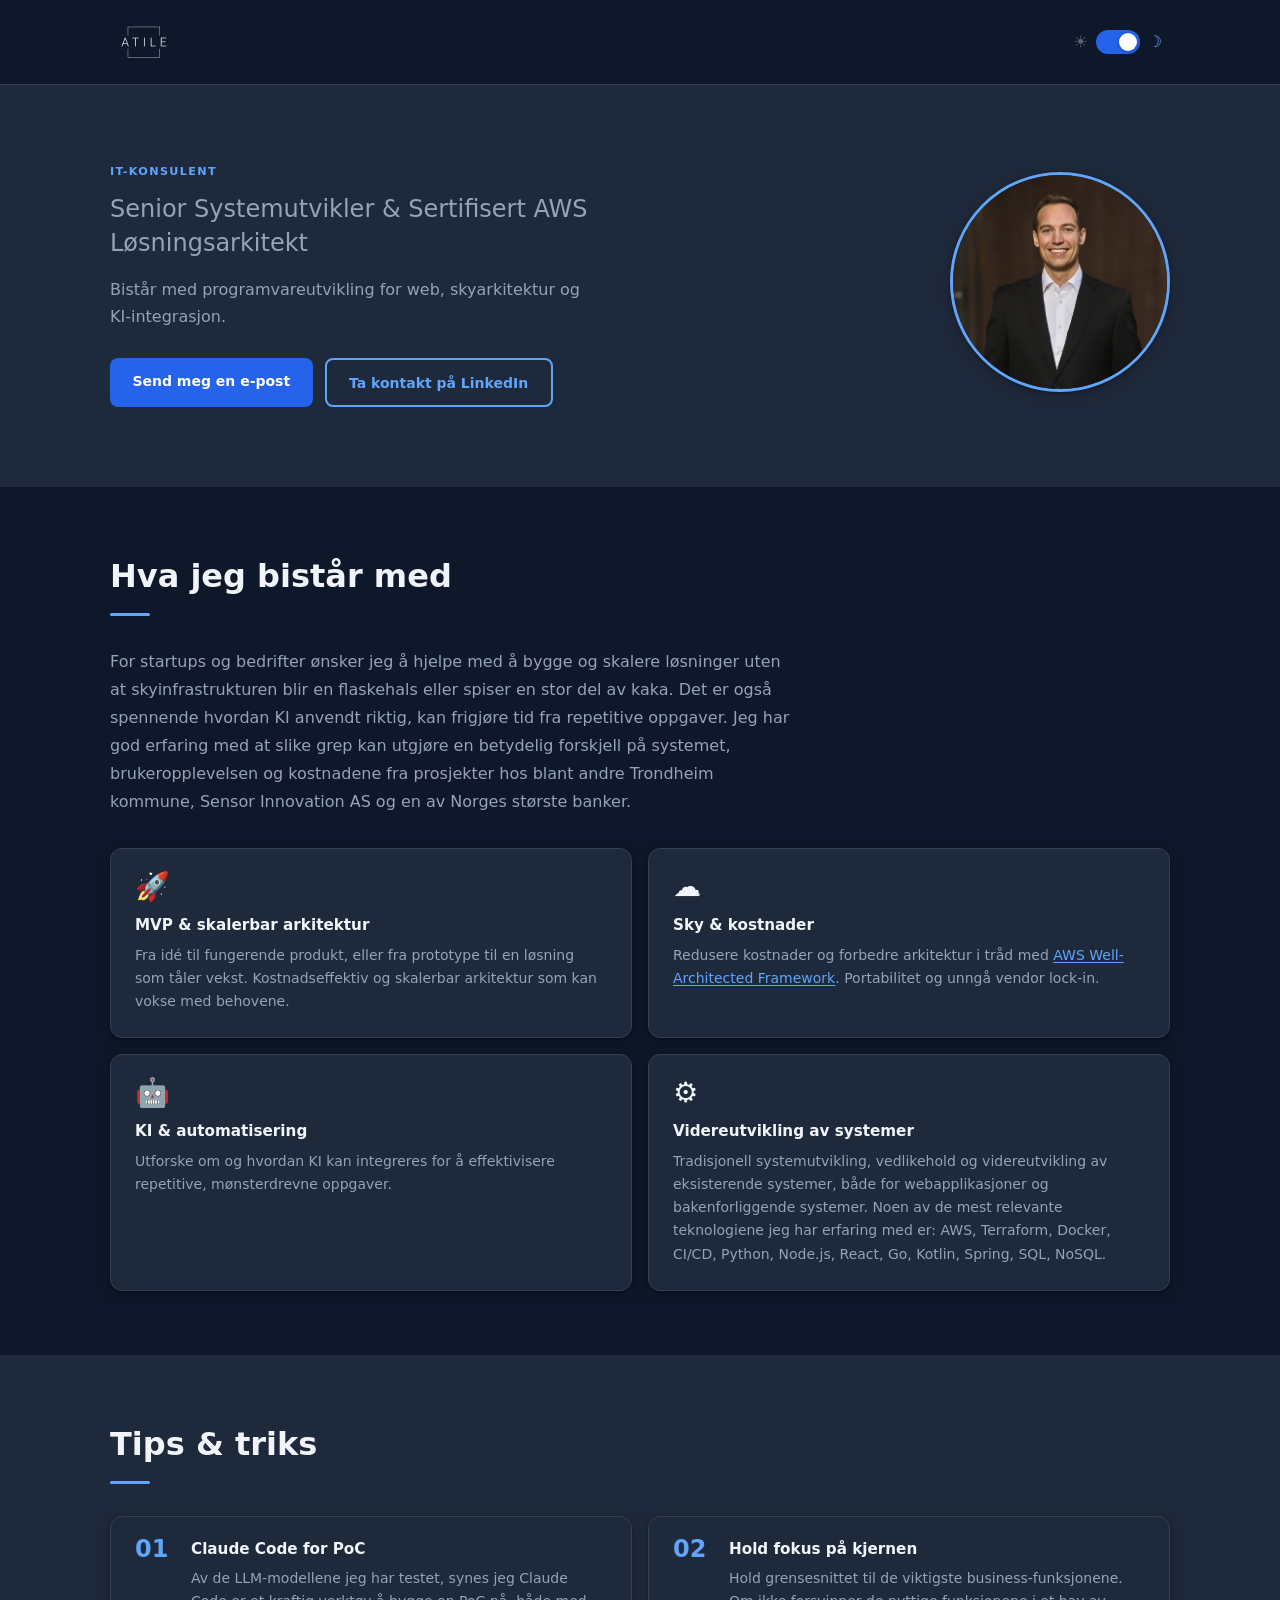
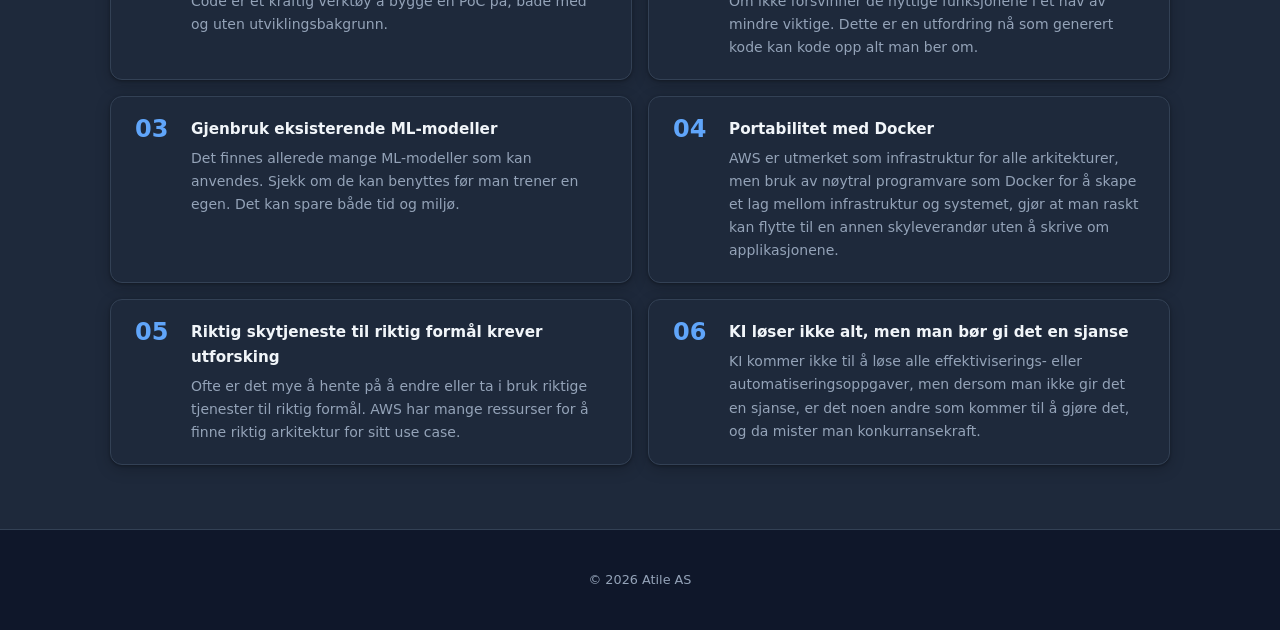
==== commit ba2cdbec: "minor updates" ====
--- a/index.html
+++ b/index.html
@@ -48,6 +48,13 @@
     />
     <meta property="og:image" content="https://atile.no/assets/headshot.jpg" />
     <meta property="og:locale" content="nb_NO" />
+    <meta name="twitter:card" content="summary_large_image" />
+    <meta name="twitter:title" content="Atile – Systemutvikling &amp; AWS" />
+    <meta
+      name="twitter:description"
+      content="Atile – Senior Systemutvikler og Sertifisert AWS Løsningsarkitekt. Hjelper startups og bedrifter med webutvikling, skyarkitektur og KI-integrasjon."
+    />
+    <meta name="twitter:image" content="https://atile.no/assets/headshot.jpg" />
     <meta name="msvalidate.01" content="C1C4B8C06678D1ACF82505AE565515AB" />
     <link rel="stylesheet" href="styles.css" />
     <script type="application/ld+json">
@@ -64,6 +71,16 @@
           "@type": "Organization",
           "name": "Atile AS"
         }
+      }
+    </script>
+    <script type="application/ld+json">
+      {
+        "@context": "https://schema.org",
+        "@type": "Organization",
+        "name": "Atile AS",
+        "url": "https://atile.no",
+        "email": "ola.opheim@atile.no",
+        "logo": "https://atile.no/assets/logo-dark.png"
       }
     </script>
   </head>
@@ -165,7 +182,7 @@
               eller spiser en stor del av kaka. Det er også spennende hvordan KI
               anvendt riktig, kan frigjøre tid fra repetitive oppgaver. Jeg har
               god erfaring med at slike grep kan utgjøre en betydelig forskjell
-              på systemet, brukeropplevelsen og kostnader fra prosjekter hos
+              på systemet, brukeropplevelsen og kostnadene fra prosjekter hos
               blant andre Trondheim kommune, Sensor Innovation AS og en av
               Norges største banker.
             </p>
@@ -221,12 +238,99 @@
         </section>
 
         <!-- TIPS & TRIKS -->
+        <section class="section tips" aria-labelledby="tips-heading">
+          <div class="container">
+            <h2 class="section-title" id="tips-heading">Tips &amp; triks</h2>
+            <div class="tips-list">
+              <article class="tip-item">
+                <div class="tip-number" aria-hidden="true">01</div>
+                <div class="tip-body">
+                  <h3 class="tip-title">Claude Code for PoC</h3>
+                  <p>
+                    Av de LLM-modellene jeg har testet, synes jeg Claude Code er
+                    et kraftig verktøy å bygge en PoC på, både med og uten
+                    utviklingsbakgrunn.
+                  </p>
+                </div>
+              </article>
+
+              <article class="tip-item">
+                <div class="tip-number" aria-hidden="true">02</div>
+                <div class="tip-body">
+                  <h3 class="tip-title">Hold fokus på kjernen</h3>
+                  <p>
+                    Hold grensesnittet til de viktigste business-funksjonene. Om
+                    ikke forsvinner de nyttige funksjonene i et hav av mindre
+                    viktige. Dette er en utfordring nå som generert kode kan
+                    kode opp alt man ber om.
+                  </p>
+                </div>
+              </article>
+
+              <article class="tip-item">
+                <div class="tip-number" aria-hidden="true">03</div>
+                <div class="tip-body">
+                  <h3 class="tip-title">Gjenbruk eksisterende ML-modeller</h3>
+                  <p>
+                    Det finnes allerede mange ML-modeller som kan anvendes.
+                    Sjekk om de kan benyttes før man trener en egen. Det kan
+                    spare både tid og miljø.
+                  </p>
+                </div>
+              </article>
+
+              <article class="tip-item">
+                <div class="tip-number" aria-hidden="true">04</div>
+                <div class="tip-body">
+                  <h3 class="tip-title">Portabilitet med Docker</h3>
+                  <p>
+                    AWS er utmerket som infrastruktur for alle arkitekturer, men
+                    bruk av nøytral programvare som Docker for å skape et lag
+                    mellom infrastruktur og systemet, gjør at man raskt kan
+                    flytte til en annen skyleverandør uten å skrive om
+                    applikasjonene.
+                  </p>
+                </div>
+              </article>
+
+              <article class="tip-item">
+                <div class="tip-number" aria-hidden="true">05</div>
+                <div class="tip-body">
+                  <h3 class="tip-title">
+                    Riktig skytjeneste til riktig formål krever utforsking
+                  </h3>
+                  <p>
+                    Ofte er det mye å hente på å endre eller ta i bruk riktige
+                    tjenester til riktig formål. AWS har mange ressurser for å
+                    finne riktig arkitektur for sitt use case.
+                  </p>
+                </div>
+              </article>
+
+              <article class="tip-item">
+                <div class="tip-number" aria-hidden="true">06</div>
+                <div class="tip-body">
+                  <h3 class="tip-title">
+                    KI løser ikke alt, men man bør gi det en sjanse
+                  </h3>
+                  <p>
+                    KI kommer ikke til å løse alle effektiviserings- eller
+                    automatiseringsoppgaver, men dersom man ikke gir det en
+                    sjanse, er det noen andre som kommer til å gjøre det, og da
+                    mister man konkurransekraft.
+                  </p>
+                </div>
+              </article>
+            </div>
+          </div>
+        </section>
       </main>
 
       <!-- FOOTER -->
       <footer class="footer">
         <div class="container footer-inner">
           <p class="footer-copy">&copy; 2026 Atile AS</p>
+        </div>
       </footer>
     </div>
     <!-- /#site -->
